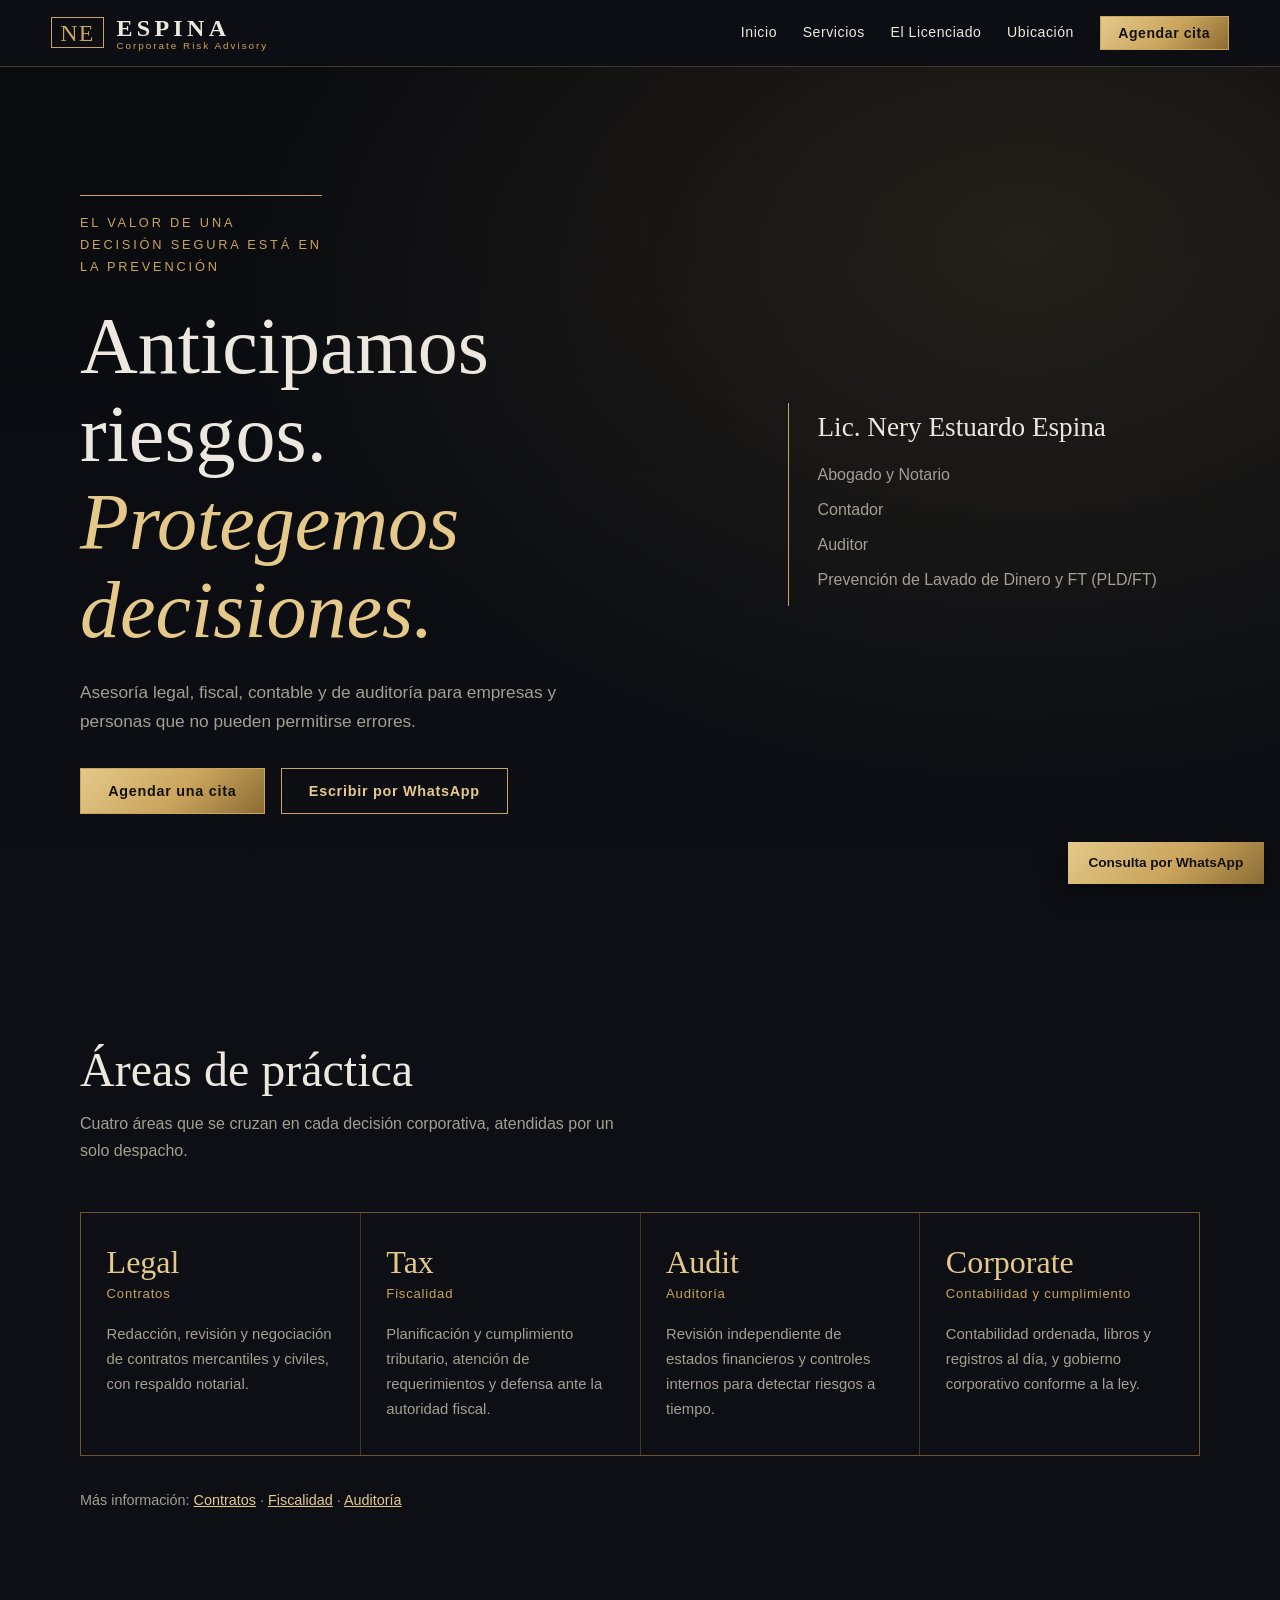
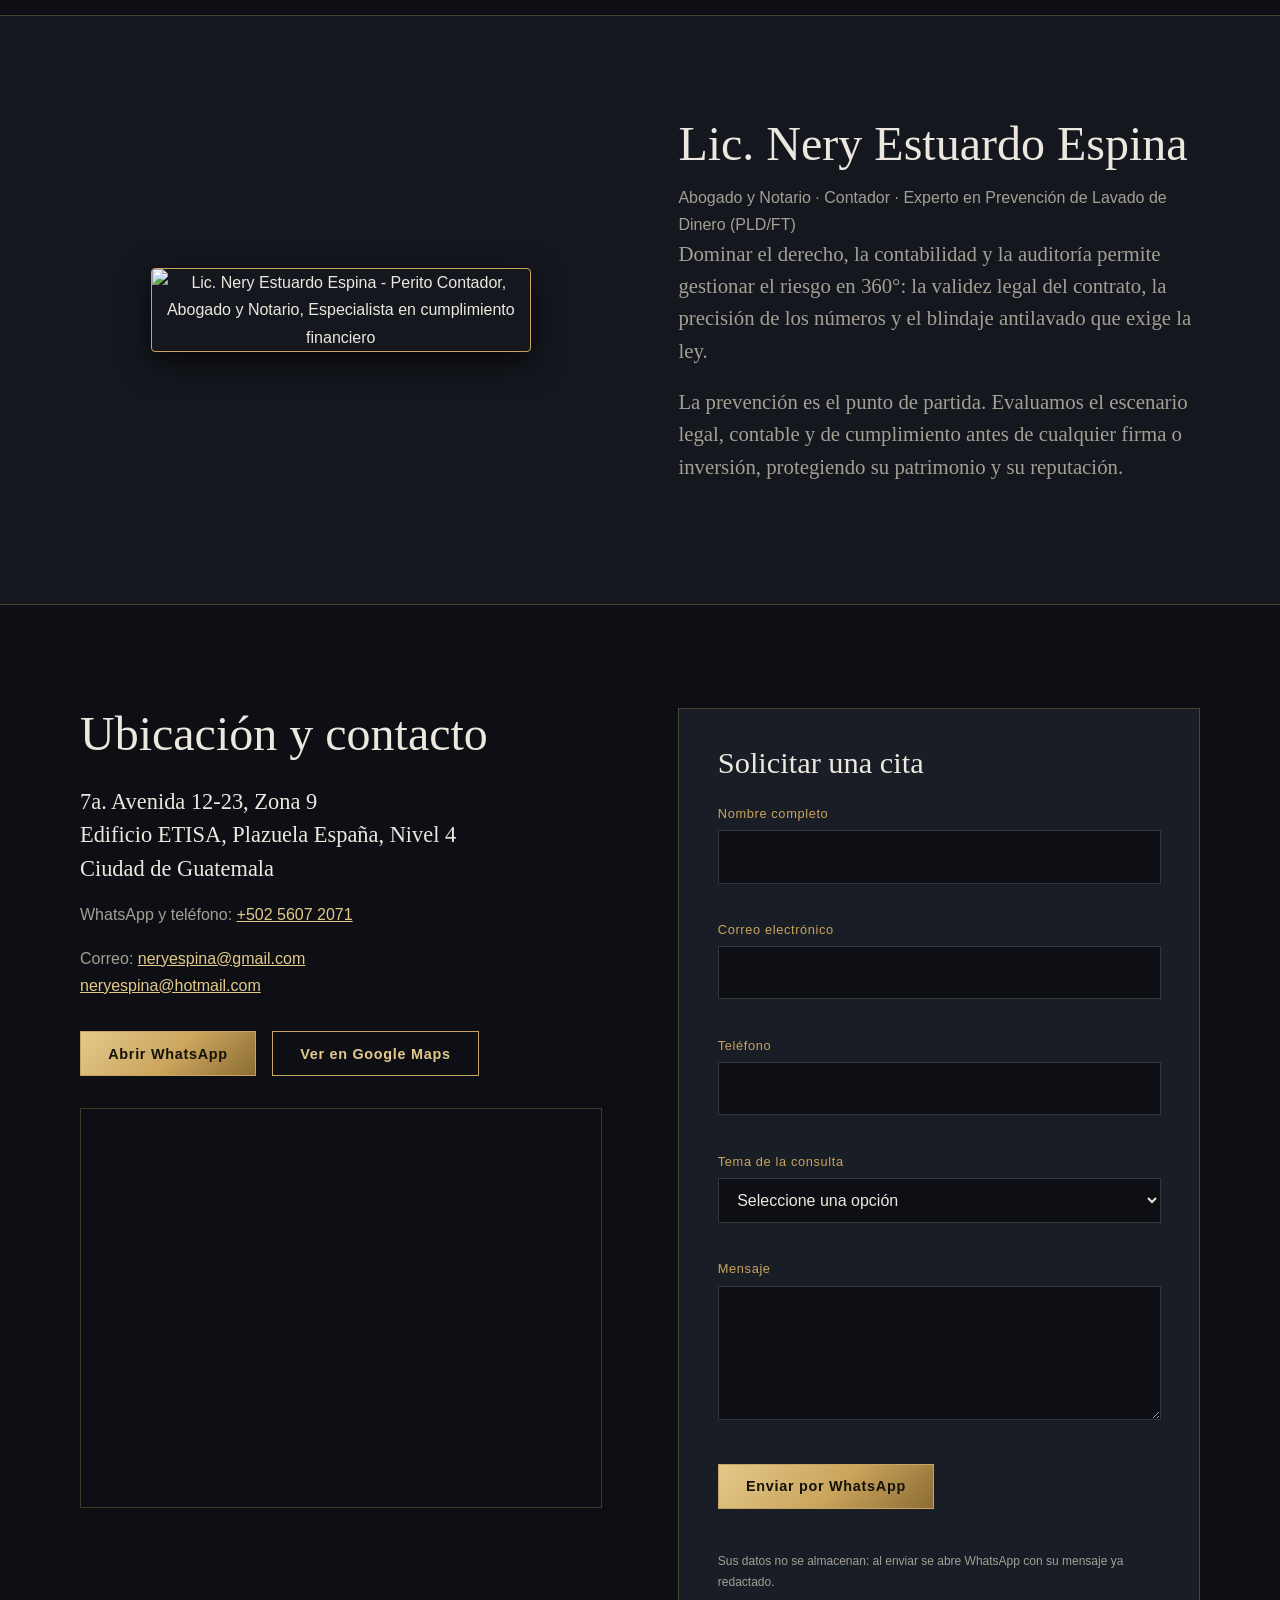
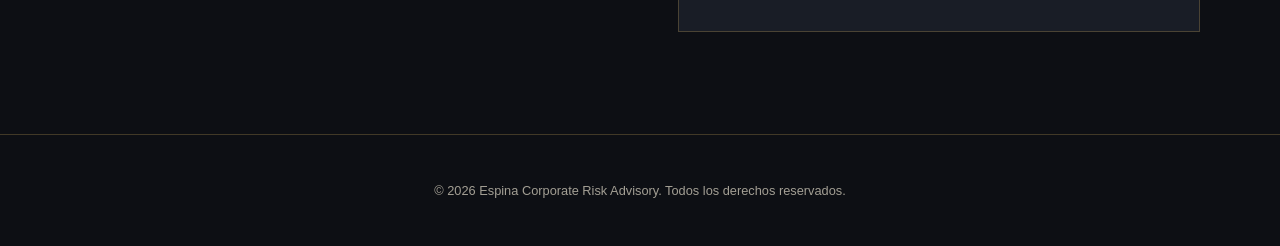
==== index.html @ 021da02f "fotografia" ====
<!DOCTYPE html>
<html lang="es">
<head>
  <meta charset="UTF-8">
  <meta name="viewport" content="width=device-width, initial-scale=1">
  <title>Espina Corporate Risk Advisory | Abogado, Notario, Contador y Experto en PLD/FT</title>
  <meta name="description" content="Asesoría legal, fiscal, contable, Diseño y Evaluación de Sistemas de Gestión de Riesgos en Ciudad de Guatemala. Anticipamos riesgos. Protegemos decisiones.">

  <!-- Seguridad -->
  <meta http-equiv="Content-Security-Policy" content="default-src 'none'; script-src 'self' https://www.googletagmanager.com; style-src 'self' https://fonts.googleapis.com; font-src https://fonts.gstatic.com; img-src 'self' data: https://*.google-analytics.com https://www.googletagmanager.com; connect-src https://*.google-analytics.com https://*.analytics.google.com https://www.googletagmanager.com; frame-src https://www.google.com; form-action 'none'; base-uri 'none'; object-src 'none'">
  <meta http-equiv="X-Content-Type-Options" content="nosniff">
  <meta name="referrer" content="strict-origin-when-cross-origin">
  <meta name="format-detection" content="telephone=no">

  <link rel="preconnect" href="https://fonts.googleapis.com">
  <link rel="preconnect" href="https://fonts.gstatic.com" crossorigin>
  <link rel="stylesheet" href="https://fonts.googleapis.com/css2?family=Cormorant+Garamond:ital,wght@0,500;0,600;1,500&family=Montserrat:wght@400;500;600&display=swap">
  <link rel="stylesheet" href="css/estilos.css">
  <script async src="https://www.googletagmanager.com/gtag/js?id=G-XXXXXXXXXX"></script>
  <script src="js/analytics.js"></script>
</head>
<body>
  <a class="saltar" href="#servicios">Ir al contenido</a>

  <header class="barra" id="barra">
    <!-- Monograma y Logo actualizado con estilo dorado oficial -->
    <a class="marca" href="#inicio" aria-label="Espina Corporate Risk Advisory, inicio">
      <div class="logo-box" style="border: 2px solid #c5a059; padding: 4px 10px; display: inline-flex; align-items: center; justify-content: center; margin-right: 12px; background: rgba(0,0,0,0.2);">
        <span class="monograma" style="color: #c5a059; font-family: 'Cormorant Garamond', serif; font-size: 1.5rem; font-weight: 600; letter-spacing: -2px;" aria-hidden="true">NE</span>
      </div>
      <span class="marca-texto">
        <strong style="color: #ffffff; letter-spacing: 3px; font-size: 1.2rem;">ESPINA</strong>
        <small style="display: block; color: #c5a059; font-size: 0.65rem; letter-spacing: 1.5px; text-transform: uppercase;">Corporate Risk Advisory</small>
      </span>
    </a>
    <button class="menu-btn" id="menuBtn" aria-expanded="false" aria-controls="menu" aria-label="Abrir menú"><span></span><span></span><span></span></button>
    <nav id="menu" class="menu">
      <a href="#inicio">Inicio</a>
      <a href="#servicios">Servicios</a>
      <a href="#licenciado">El Licenciado</a>
      <a href="#contacto">Ubicación</a>
      <a href="#cita" class="btn btn-mini">Agendar cita</a>
    </nav>
  </header>

  <main>
    <section class="hero" id="inicio">
      <div class="contenedor hero-grid">
        <div>
          <p class="lema-sup">El valor de una decisión segura está en la prevención</p>
          <h1>Anticipamos riesgos.<br><em>Protegemos decisiones.</em></h1>
          <p class="lead">Asesoría legal, fiscal, contable y de auditoría para empresas y personas que no pueden permitirse errores.</p>
          <div class="acciones">
            <a href="#cita" class="btn">Agendar una cita</a>
            <a class="btn btn-linea" id="waHero" href="https://wa.me/50256072071" target="_blank" rel="noopener noreferrer">Escribir por WhatsApp</a>
          </div>
        </div>
        <aside class="credencial" aria-label="Credenciales">
          <p class="cred-nombre">Lic. Nery Estuardo Espina</p>
          <ul>
            <li>Abogado y Notario</li>
            <li>Contador</li>
            <li>Auditor</li>
            <li>Prevención de Lavado de Dinero y FT (PLD/FT)</li>
          </ul>
        </aside>
      </div>
    </section>

    <section class="seccion" id="servicios">
      <div class="contenedor">
        <h2>Áreas de práctica</h2>
        <p class="sub">Cuatro áreas que se cruzan en cada decisión corporativa, atendidas por un solo despacho.</p>
        <div class="areas">
          <article><h3>Legal</h3><p>Contratos</p><p class="det">Redacción, revisión y negociación de contratos mercantiles y civiles, con respaldo notarial.</p></article>
          <article><h3>Tax</h3><p>Fiscalidad</p><p class="det">Planificación y cumplimiento tributario, atención de requerimientos y defensa ante la autoridad fiscal.</p></article>
          <article><h3>Audit</h3><p>Auditoría</p><p class="det">Revisión independiente de estados financieros y controles internos para detectar riesgos a tiempo.</p></article>
          <article><h3>Corporate</h3><p>Contabilidad y cumplimiento</p><p class="det">Contabilidad ordenada, libros y registros al día, y gobierno corporativo conforme a la ley.</p></article>
        </div>
        <p class="enlaces-serv">Más información: <a href="contratos.html">Contratos</a> · <a href="fiscalidad.html">Fiscalidad</a> · <a href="auditoria.html">Auditoría</a></p>
      </div>
    </section>

    <!-- Sección del Licenciado con espacio estratégico para la foto -->
    <section class="seccion oscura" id="licenciado">
      <div class="contenedor dos-col">
        <div class="foto-licenciado">
          <img src="img/lic-nery.jpg" alt="Lic. Nery Estuardo Espina - Perito Contador, Abogado y Notario, Especialista en cumplimiento financiero ">
        </div>
        <div>
          <h2>Lic. Nery Estuardo Espina</h2>
          <p class="sub">Abogado y Notario · Contador · Experto en Prevención de Lavado de Dinero (PLD/FT)</p>
          <div class="texto" style="margin-top: 1.5rem;">
            <p>Dominar el derecho, la contabilidad y la auditoría permite gestionar el riesgo en 360°: la validez legal del contrato, la precisión de los números y el blindaje antilavado que exige la ley.</p>
            <p>La prevención es el punto de partida. Evaluamos el escenario legal, contable y de cumplimiento antes de cualquier firma o inversión, protegiendo su patrimonio y su reputación.</p>
          </div>
        </div>
      </div>
    </section>

    <section class="seccion" id="contacto">
      <div class="contenedor dos-col">
        <div>
          <h2>Ubicación y contacto</h2>
          <address>
            7a. Avenida 12-23, Zona 9<br>
            Edificio ETISA, Plazuela España, Nivel 4<br>
            Ciudad de Guatemala
          </address>
          <p class="tel">WhatsApp y teléfono: <a href="tel:+50256072071">+502 5607 2071</a></p>
          <p class="tel">Correo:
            <a href="mailto:neryespina@gmail.com">neryespina@gmail.com</a><br>
            <a href="mailto:neryespina@hotmail.com">neryespina@hotmail.com</a>
          </p>
          <div class="acciones">
            <a class="btn" href="https://wa.me/50256072071" target="_blank" rel="noopener noreferrer">Abrir WhatsApp</a>
            <a class="btn btn-linea" href="https://www.google.com/maps/search/?api=1&amp;query=7a+Avenida+12-23+Zona+9+Edificio+ETISA+Ciudad+de+Guatemala" target="_blank" rel="noopener noreferrer">Ver en Google Maps</a>
          </div>
          <div class="mapa">
            <iframe title="Ubicación de Espina Corporate Risk Advisory, Zona 9, Ciudad de Guatemala" src="https://www.google.com/maps?q=Edificio+ETISA,+7a+Avenida+12-23,+Zona+9,+Ciudad+de+Guatemala&amp;output=embed" loading="lazy" referrerpolicy="no-referrer-when-downgrade"></iframe>
          </div>
        </div>

        <form id="formCita" class="form" novalidate autocomplete="off" aria-labelledby="tituloCita">
          <h2 id="cita" class="h-form"><span id="tituloCita">Solicitar una cita</span></h2>
          <div class="campo"><label for="nombre">Nombre completo</label><input id="nombre" name="nombre" type="text" maxlength="80" required autocomplete="name"><span class="error" data-for="nombre"></span></div>
          <div class="campo"><label for="correo">Correo electrónico</label><input id="correo" name="correo" type="email" maxlength="100" required autocomplete="email"><span class="error" data-for="correo"></span></div>
          <div class="campo"><label for="telefono">Teléfono</label><input id="telefono" name="telefono" type="tel" maxlength="20" required autocomplete="tel"><span class="error" data-for="telefono"></span></div>
          <div class="campo"><label for="servicio">Tema de la consulta</label>
            <select id="servicio" name="servicio" required>
              <option value="">Seleccione una opción</option>
              <option>Legal</option><option>Contratos</option><option>Tax / Fiscalidad</option>
              <option>Audit / Auditoría</option><option>Contabilidad</option><option>Cumplimiento corporativo</option>
            </select><span class="error" data-for="servicio"></span></div>
          <div class="campo"><label for="mensaje">Mensaje</label><textarea id="mensaje" name="mensaje" rows="4" maxlength="500" required></textarea><span class="error" data-for="mensaje"></span></div>
          <div class="trampa" aria-hidden="true"><label for="sitio">No llenar</label><input id="sitio" name="sitio" type="text" tabindex="-1" autocomplete="off"></div>
          <button type="submit" class="btn">Enviar por WhatsApp</button>
          <p class="estado" id="estado" role="status" aria-live="polite"></p>
          <p class="nota">Sus datos no se almacenan: al enviar se abre WhatsApp con su mensaje ya redactado.</p>
        </form>
      </div>
    </section>
  </main>

  <footer class="pie">
    <p>&copy; <span id="anio">2026</span> Espina Corporate Risk Advisory. Todos los derechos reservados.</p>
  </footer>

  <a class="flotante" id="waFlotante" target="_blank" rel="noopener noreferrer" href="https://wa.me/50256072071?text=Hola%2C%20vi%20su%20sitio%20web%20y%20quiero%20agendar%20una%20consulta.">Consulta por WhatsApp</a>

  <script src="js/main.js"></script>
</body>
</html>
---- css/estilos.css ----
:root{
  --fondo:#0d0f14;--fondo2:#14171e;--panel:#191d26;
  --oro:#c9a45c;--oro-claro:#e4c98a;--bronce:#8c6c34;
  --texto:#ece8df;--tenue:#a39f94;--linea:rgba(201,164,92,.28);
  --serif:"Cormorant Garamond",Georgia,"Times New Roman",serif;
  --sans:"Montserrat","Segoe UI",Arial,sans-serif;
}
*,*::before,*::after{box-sizing:border-box}
html{scroll-behavior:smooth;scroll-padding-top:80px}
body{margin:0;background:var(--fondo);color:var(--texto);font-family:var(--sans);font-size:1rem;line-height:1.7}
a{color:var(--oro-claro)}
:focus-visible{outline:2px solid var(--oro);outline-offset:3px}
.saltar{position:absolute;left:-999px;top:0;background:var(--oro);color:#111;padding:.6rem 1rem;z-index:100}
.saltar:focus{left:0}
.contenedor{width:min(1120px,92%);margin-inline:auto}

/* Barra */
.barra{position:sticky;top:0;z-index:50;display:flex;align-items:center;justify-content:space-between;padding:.8rem 4%;background:rgba(13,15,20,.94);backdrop-filter:blur(8px);border-bottom:1px solid var(--linea)}
.marca{display:flex;align-items:center;gap:.8rem;text-decoration:none;color:var(--texto)}
.monograma{font-family:var(--serif);font-size:1.5rem;color:var(--oro);border:1px solid var(--oro);padding:.1rem .5rem;letter-spacing:.05em}
.marca-texto{display:flex;flex-direction:column;line-height:1.1}
.marca-texto strong{font-family:var(--serif);font-size:1.5rem;letter-spacing:.18em;font-weight:600}
.marca-texto small{font-size:.62rem;letter-spacing:.2em;color:var(--oro)}
.menu{display:flex;align-items:center;gap:1.6rem}
.menu a{text-decoration:none;color:var(--texto);font-size:.88rem;letter-spacing:.04em}
.menu a:hover{color:var(--oro-claro)}
.menu-btn{display:none;background:none;border:0;padding:.5rem;cursor:pointer}
.menu-btn span{display:block;width:24px;height:2px;margin:5px 0;background:var(--oro);transition:transform .25s,opacity .25s}
.menu-btn[aria-expanded="true"] span:nth-child(1){transform:translateY(7px) rotate(45deg)}
.menu-btn[aria-expanded="true"] span:nth-child(2){opacity:0}
.menu-btn[aria-expanded="true"] span:nth-child(3){transform:translateY(-7px) rotate(-45deg)}

/* Botones */
.btn{display:inline-block;padding:.85rem 1.7rem;background:linear-gradient(135deg,var(--oro-claro),var(--oro) 55%,var(--bronce));color:#14110a;font:600 .9rem var(--sans);letter-spacing:.05em;text-decoration:none;border:1px solid var(--oro);cursor:pointer;transition:filter .2s}
.btn:hover{filter:brightness(1.1)}
.btn-linea{background:transparent;color:var(--oro-claro)}
.btn-linea:hover{background:rgba(201,164,92,.1);filter:none}
.btn-mini{padding:.5rem 1.1rem;color:#14110a!important}
.acciones{display:flex;flex-wrap:wrap;gap:1rem;margin-top:2rem}

/* Hero */
.hero{padding:clamp(4rem,10vw,8rem) 0;background:radial-gradient(ellipse at 80% 20%,rgba(201,164,92,.13),transparent 55%),linear-gradient(180deg,#0a0b0f,var(--fondo))}
.hero-grid{display:grid;grid-template-columns:1.6fr 1fr;gap:3rem;align-items:center}
.lema-sup{color:var(--oro);font-size:.8rem;letter-spacing:.22em;text-transform:uppercase;max-width:34ch;margin:0 0 1.5rem;padding-top:1rem;border-top:1px solid var(--oro);display:inline-block}
h1,h2,h3{font-family:var(--serif);font-weight:500;line-height:1.1;margin:0}
h1{font-size:clamp(2.6rem,6.5vw,5rem)}
h1 em{color:var(--oro-claro)}
.lead{max-width:52ch;color:var(--tenue);font-size:1.08rem;margin:1.5rem 0 0}
.credencial{border-left:1px solid var(--oro);padding:.5rem 0 .5rem 1.8rem}
.cred-nombre{font-family:var(--serif);font-size:1.7rem;margin:0 0 .8rem;line-height:1.2}
.credencial ul{list-style:none;margin:0;padding:0;color:var(--tenue)}
.credencial li{padding:.25rem 0}

/* Secciones */
.seccion{padding:clamp(3.5rem,8vw,6.5rem) 0}
.oscura{background:var(--fondo2);border-block:1px solid var(--linea)}
h2{font-size:clamp(2rem,4.5vw,3rem)}
.sub{color:var(--tenue);max-width:60ch;margin:.8rem 0 0}
.areas{display:grid;grid-template-columns:repeat(auto-fit,minmax(230px,1fr));gap:1px;margin-top:3rem;background:var(--linea);border:1px solid var(--linea)}
.areas article{background:var(--fondo);padding:2rem 1.6rem}
.areas h3{font-size:2rem;color:var(--oro-claro)}
.areas article>p:nth-of-type(1){margin:.2rem 0 1rem;font-size:.82rem;letter-spacing:.06em;color:var(--oro)}
.det{margin:0;color:var(--tenue);font-size:.93rem}
.dos-col{display:grid;grid-template-columns:1fr 1fr;gap:clamp(2rem,6vw,5rem);align-items:start}
.texto p{margin:0 0 1.2rem;color:var(--tenue);font-family:var(--serif);font-size:1.3rem;line-height:1.55}
address{font-style:normal;margin:1.5rem 0 1rem;font-family:var(--serif);font-size:1.4rem;line-height:1.5}
.tel{color:var(--tenue)}

/* Formulario */
.form{background:var(--panel);border:1px solid var(--linea);padding:clamp(1.4rem,4vw,2.4rem)}
.h-form{font-size:1.9rem;margin-bottom:1.4rem}
.campo{margin-bottom:1.1rem}
label{display:block;font-size:.8rem;letter-spacing:.05em;color:var(--oro);margin-bottom:.35rem}
input,select,textarea{width:100%;padding:.75rem .9rem;background:var(--fondo);color:var(--texto);border:1px solid rgba(255,255,255,.16);font:inherit;border-radius:0}
input:focus,select:focus,textarea:focus{border-color:var(--oro)}
.campo.invalido input,.campo.invalido select,.campo.invalido textarea{border-color:#d9776b}
.error{display:block;min-height:1.1em;font-size:.78rem;color:#f0968a;margin-top:.25rem}
.trampa{position:absolute;left:-9999px;height:0;overflow:hidden}
.estado{min-height:1.5em;margin:1rem 0 0;font-size:.9rem;color:var(--oro-claro)}
.nota{font-size:.75rem;color:var(--tenue);margin:.3rem 0 0}
.pie{padding:2rem 4%;text-align:center;font-size:.8rem;color:var(--tenue);border-top:1px solid var(--linea)}

/* Móvil */
@media (max-width:860px){
  .menu-btn{display:block}
  .menu{position:absolute;top:100%;left:0;right:0;flex-direction:column;align-items:stretch;gap:0;padding:.5rem 4% 1.2rem;background:#0d0f14;border-bottom:1px solid var(--linea);display:none}
  .menu.abierto{display:flex}
  .menu a{padding:.8rem 0;border-bottom:1px solid rgba(255,255,255,.06)}
  .btn-mini{text-align:center;margin-top:.8rem}
  .hero-grid,.dos-col{grid-template-columns:1fr}
  .credencial{border-left:0;border-top:1px solid var(--oro);padding:1.4rem 0 0}
}
@media (prefers-reduced-motion:reduce){html{scroll-behavior:auto}*{transition:none!important}}

/* Mapa, botón flotante y enlaces */
.mapa{margin-top:2rem;border:1px solid var(--linea);aspect-ratio:4/3}
.mapa iframe{width:100%;height:100%;border:0;filter:grayscale(.85) invert(.92) contrast(.9)}
.flotante{position:fixed;right:1rem;bottom:1rem;z-index:60;padding:.85rem 1.3rem;background:linear-gradient(135deg,var(--oro-claro),var(--oro) 55%,var(--bronce));color:#14110a;font:600 .85rem var(--sans);text-decoration:none;box-shadow:0 6px 24px rgba(0,0,0,.5)}
.enlaces-serv{margin:2rem 0 0;color:var(--tenue);font-size:.9rem}
@media (max-width:860px){.flotante{left:1rem;text-align:center}}

/* Estilo adaptado para la fotografía del Licenciado */
#licenciado .dos-col {
  align-items: center;
}

.foto-licenciado {
  text-align: center;
}
.foto-licenciado img {
  width: 100%;
  max-width: 380px;
  height: auto;
  border-radius: 4px;
  border: 1px solid var(--oro);
  box-shadow: 0 10px 30px rgba(0, 0, 0, 0.7);
  display: block;
  margin-inline: auto;
}
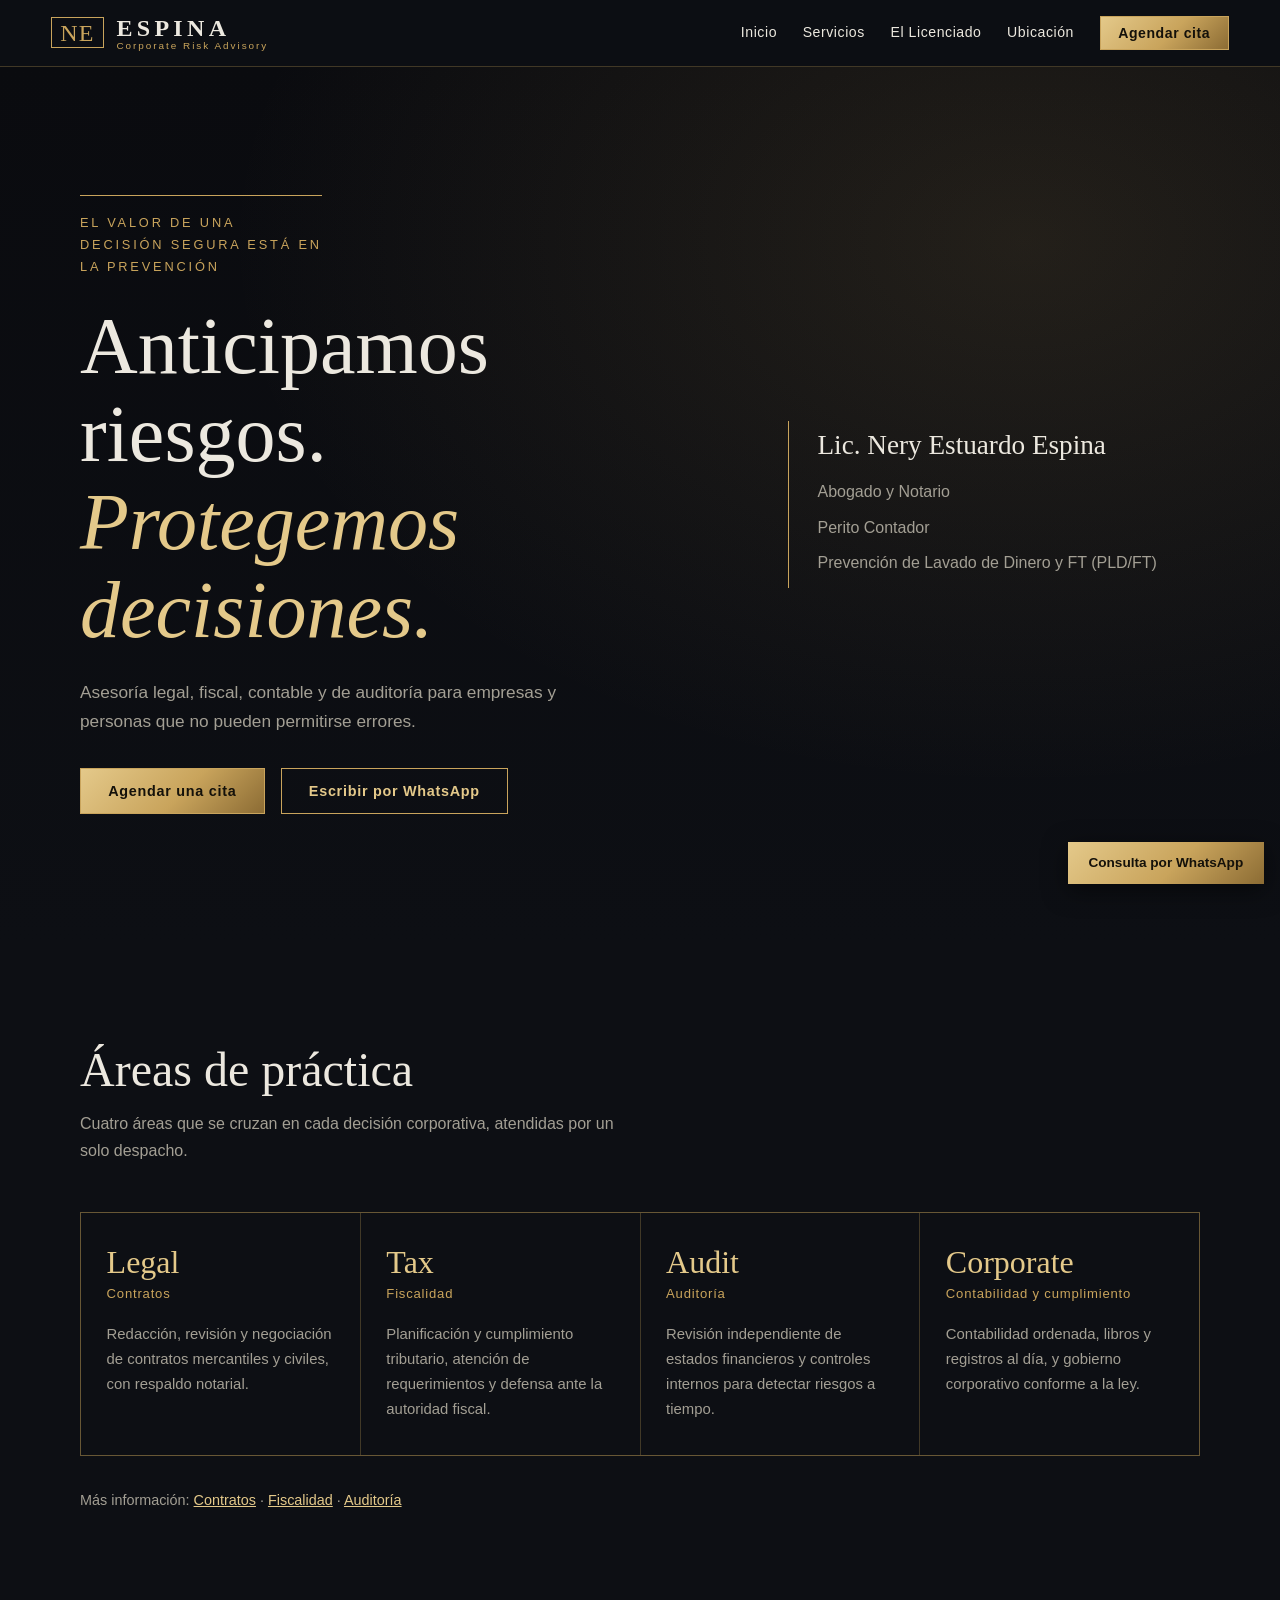
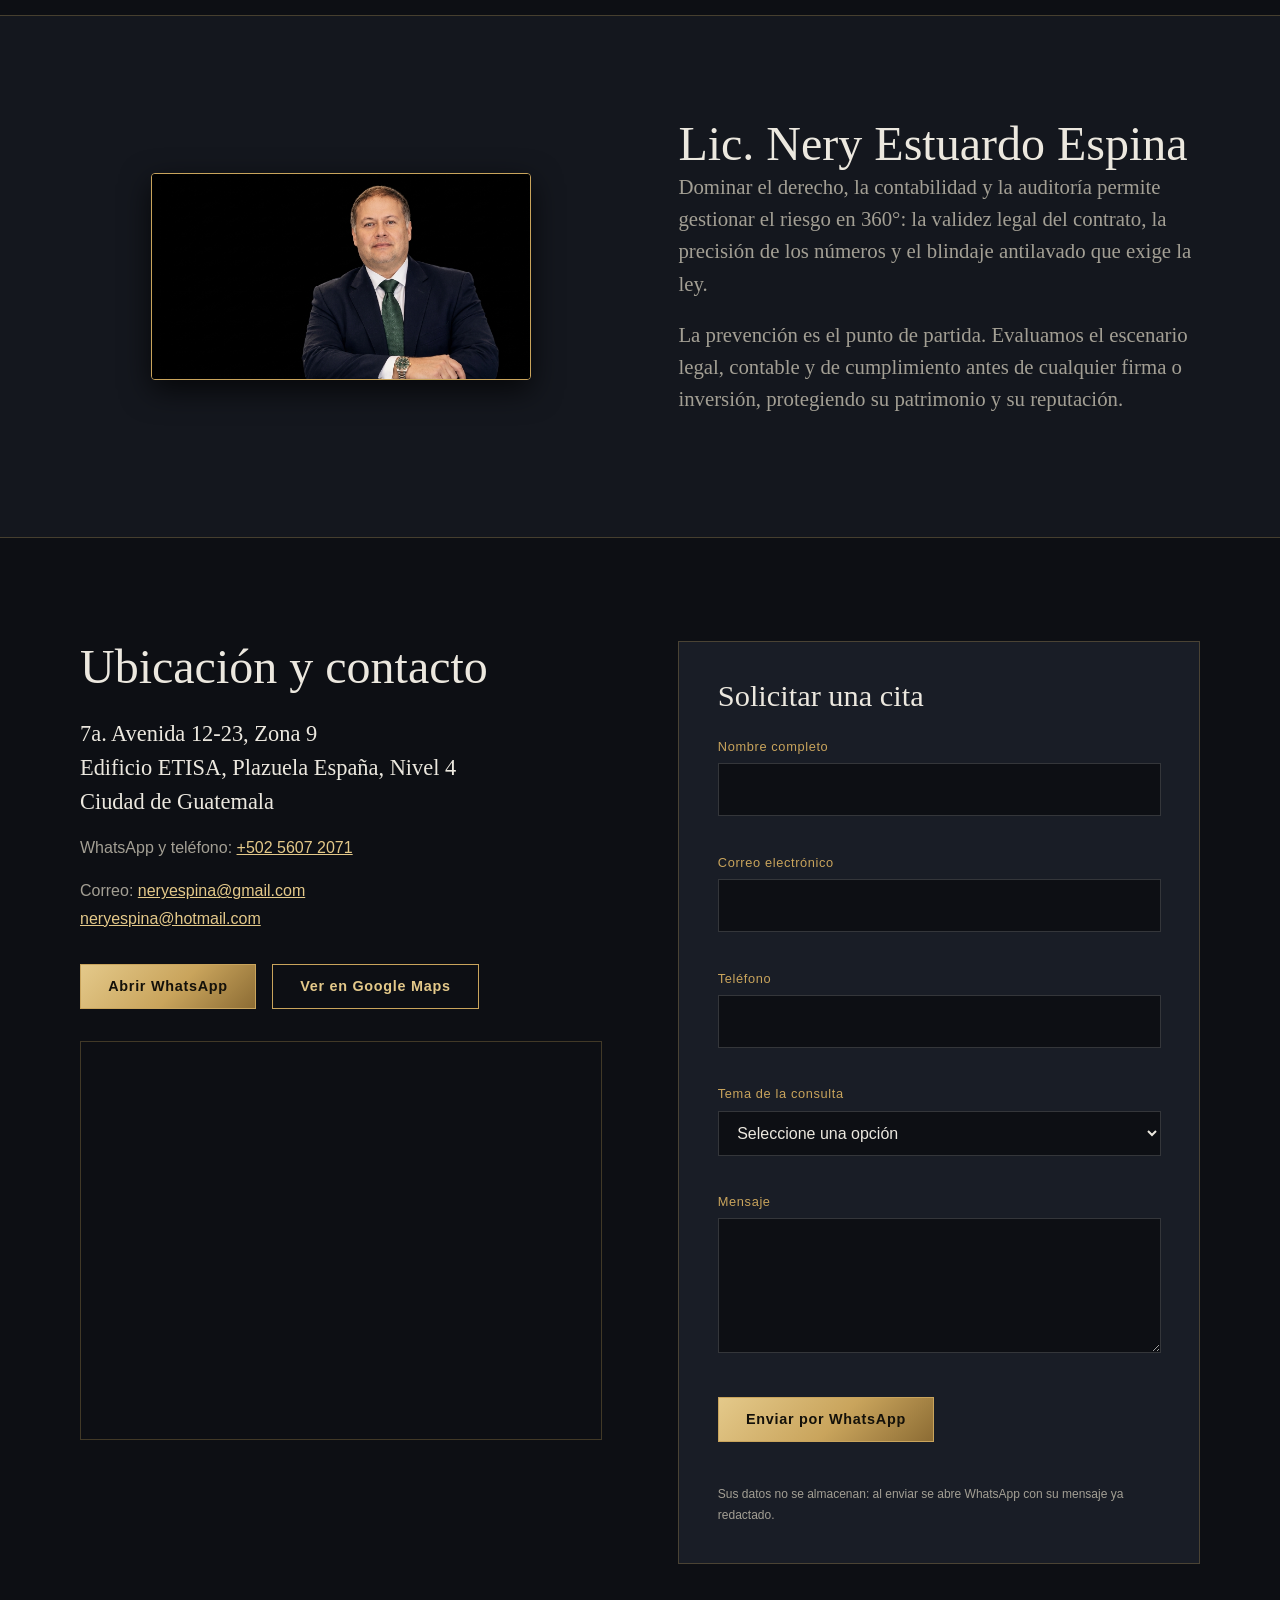
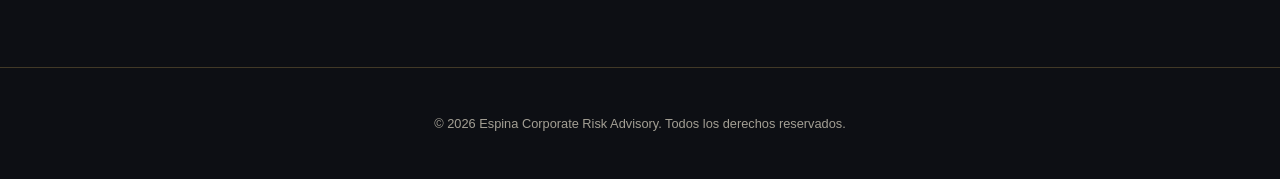
==== commit cf4793e4: "se agrego la fotografia" ====
--- a/index.html
+++ b/index.html
@@ -59,8 +59,7 @@
           <p class="cred-nombre">Lic. Nery Estuardo Espina</p>
           <ul>
             <li>Abogado y Notario</li>
-            <li>Contador</li>
-            <li>Auditor</li>
+            <li>Perito Contador</li>
             <li>Prevención de Lavado de Dinero y FT (PLD/FT)</li>
           </ul>
         </aside>
@@ -89,7 +88,6 @@
         </div>
         <div>
           <h2>Lic. Nery Estuardo Espina</h2>
-          <p class="sub">Abogado y Notario · Contador · Experto en Prevención de Lavado de Dinero (PLD/FT)</p>
           <div class="texto" style="margin-top: 1.5rem;">
             <p>Dominar el derecho, la contabilidad y la auditoría permite gestionar el riesgo en 360°: la validez legal del contrato, la precisión de los números y el blindaje antilavado que exige la ley.</p>
             <p>La prevención es el punto de partida. Evaluamos el escenario legal, contable y de cumplimiento antes de cualquier firma o inversión, protegiendo su patrimonio y su reputación.</p>
@@ -117,7 +115,7 @@
             <a class="btn btn-linea" href="https://www.google.com/maps/search/?api=1&amp;query=7a+Avenida+12-23+Zona+9+Edificio+ETISA+Ciudad+de+Guatemala" target="_blank" rel="noopener noreferrer">Ver en Google Maps</a>
           </div>
           <div class="mapa">
-            <iframe title="Ubicación de Espina Corporate Risk Advisory, Zona 9, Ciudad de Guatemala" src="https://www.google.com/maps?q=Edificio+ETISA,+7a+Avenida+12-23,+Zona+9,+Ciudad+de+Guatemala&amp;output=embed" loading="lazy" referrerpolicy="no-referrer-when-downgrade"></iframe>
+            <iframe title="Ubicación de Espina Corporate Risk Advisory, Zona 9, Ciudad de Guatemala" src="https://www.google.com/maps?q=Espina+Corporate+Risk+Advisory,+7a+Avenida+12-23,+Zona+9,+Ciudad+de+Guatemala&amp;output=embed" loading="lazy" referrerpolicy="no-referrer-when-downgrade"></iframe>
           </div>
         </div>
 
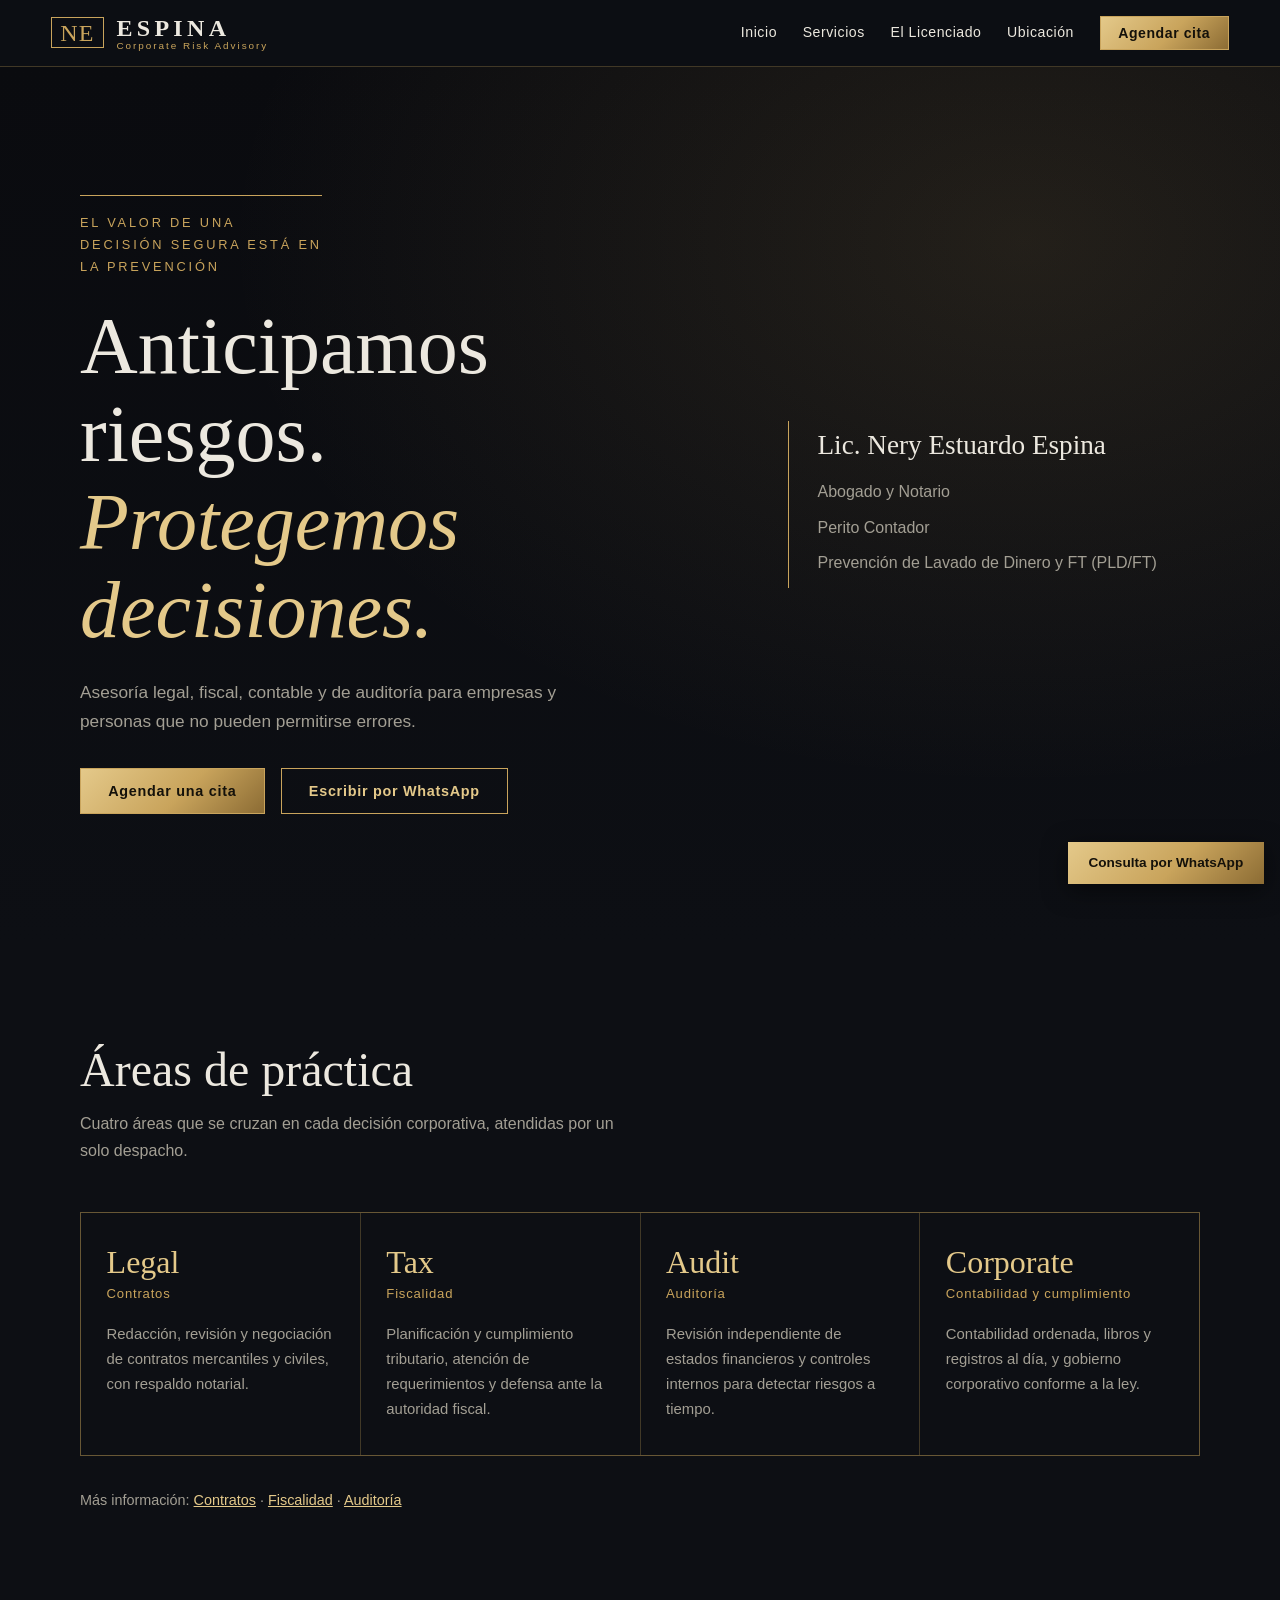
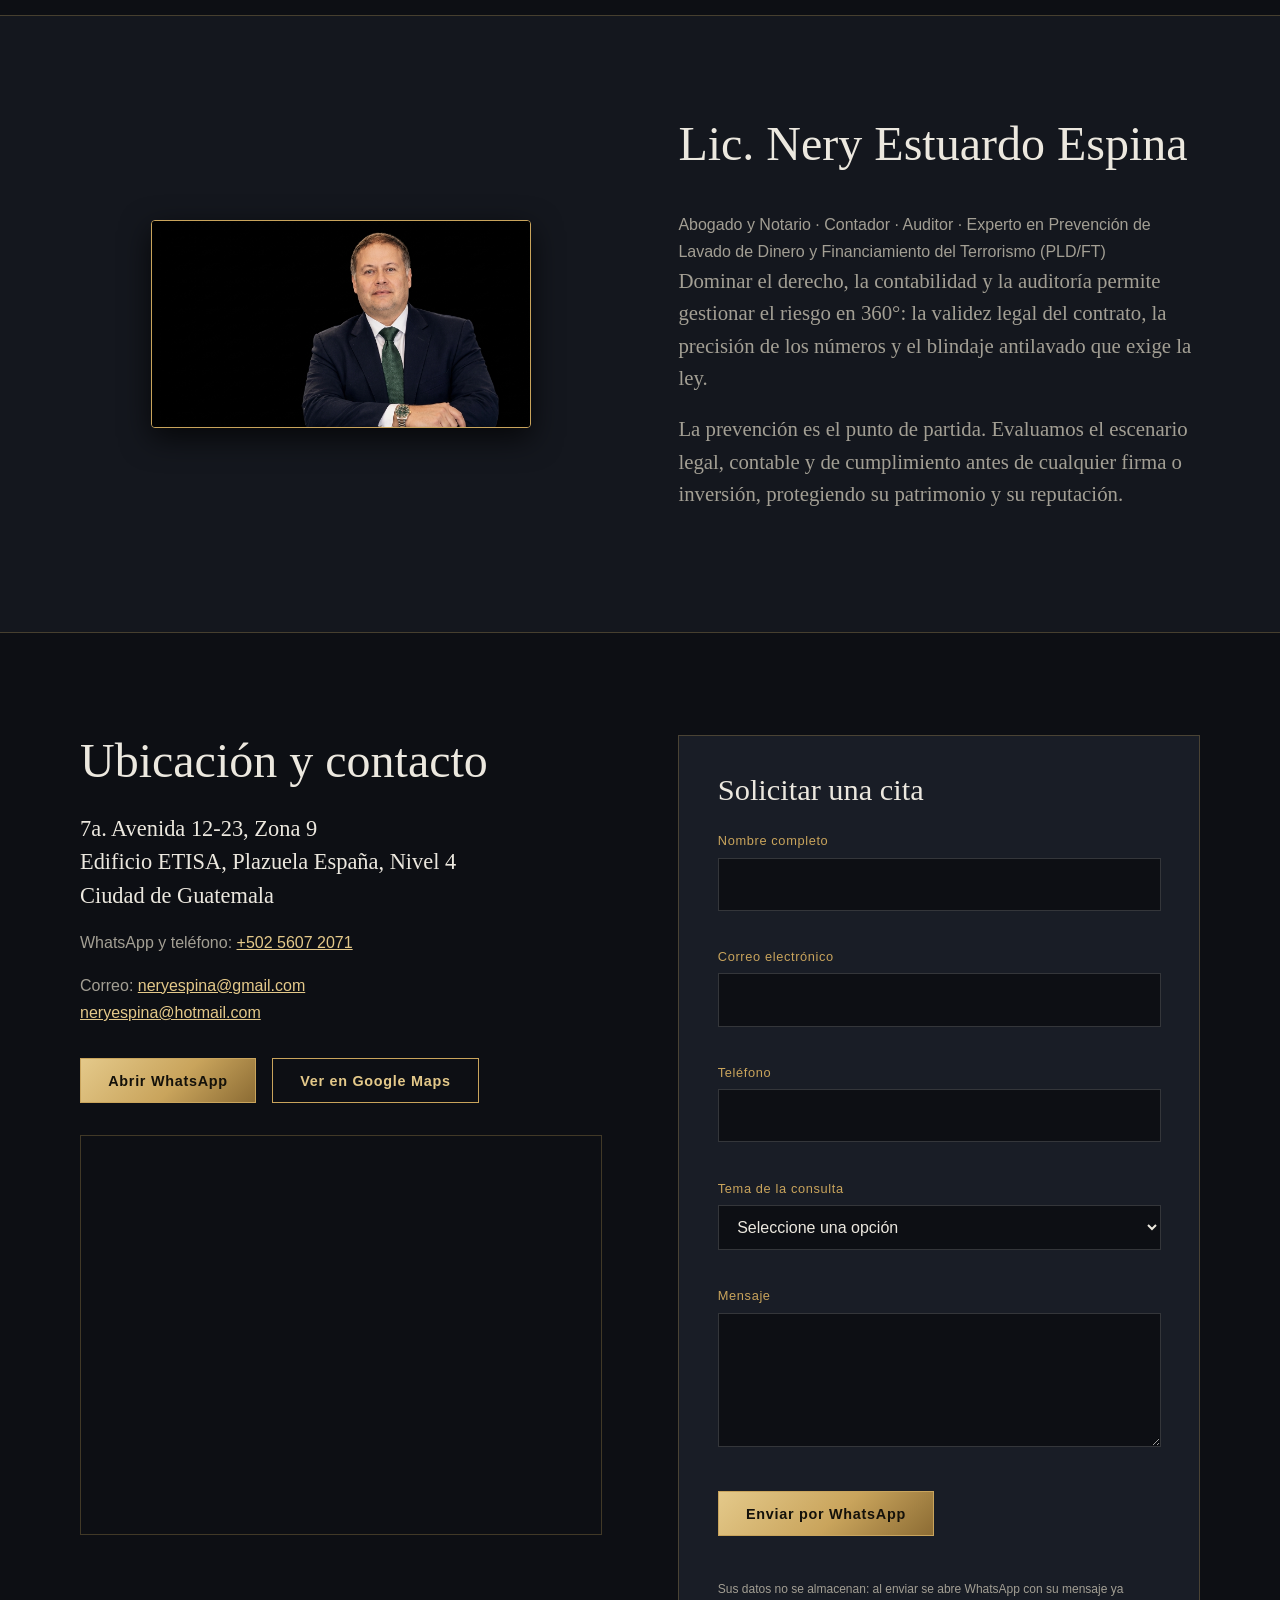
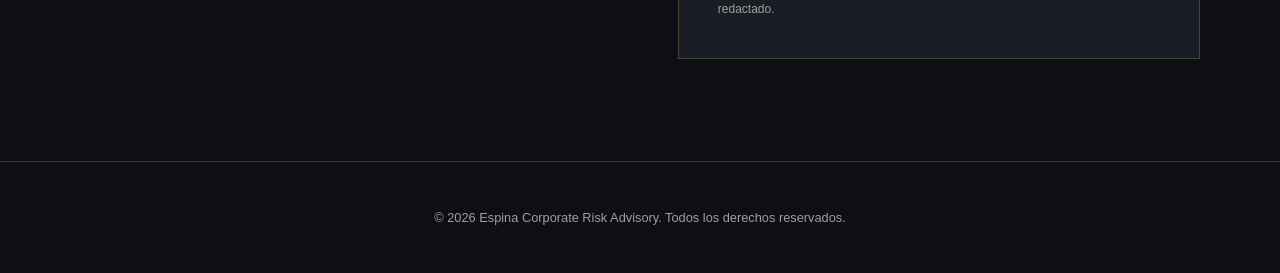
==== commit 61b1f3e9: "salto de linea" ====
--- a/index.html
+++ b/index.html
@@ -82,19 +82,20 @@
 
     <!-- Sección del Licenciado con espacio estratégico para la foto -->
     <section class="seccion oscura" id="licenciado">
-      <div class="contenedor dos-col">
-        <div class="foto-licenciado">
-          <img src="img/lic-nery.jpg" alt="Lic. Nery Estuardo Espina - Perito Contador, Abogado y Notario, Especialista en cumplimiento financiero ">
-        </div>
-        <div>
-          <h2>Lic. Nery Estuardo Espina</h2>
-          <div class="texto" style="margin-top: 1.5rem;">
-            <p>Dominar el derecho, la contabilidad y la auditoría permite gestionar el riesgo en 360°: la validez legal del contrato, la precisión de los números y el blindaje antilavado que exige la ley.</p>
-            <p>La prevención es el punto de partida. Evaluamos el escenario legal, contable y de cumplimiento antes de cualquier firma o inversión, protegiendo su patrimonio y su reputación.</p>
-          </div>
-        </div>
+  <div class="contenedor dos-col">
+    <div class="foto-licenciado">
+      <img src="img/lic-nery.jpg" alt="Lic. Nery Estuardo Espina - Abogado, Notario, Contador y Auditor">
+    </div>
+    <div>
+      <h2>Lic. Nery Estuardo Espina</h2><br>
+      <p class="sub">Abogado y Notario · Contador · Auditor · Experto en Prevención de Lavado de Dinero y Financiamiento del Terrorismo (PLD/FT)</p>
+      <div class="texto" style="margin-top: 1.5rem;">
+        <p>Dominar el derecho, la contabilidad y la auditoría permite gestionar el riesgo en 360°: la validez legal del contrato, la precisión de los números y el blindaje antilavado que exige la ley.</p>
+        <p>La prevención es el punto de partida. Evaluamos el escenario legal, contable y de cumplimiento antes de cualquier firma o inversión, protegiendo su patrimonio y su reputación.</p>
       </div>
-    </section>
+    </div>
+  </div>
+</section>
 
     <section class="seccion" id="contacto">
       <div class="contenedor dos-col">
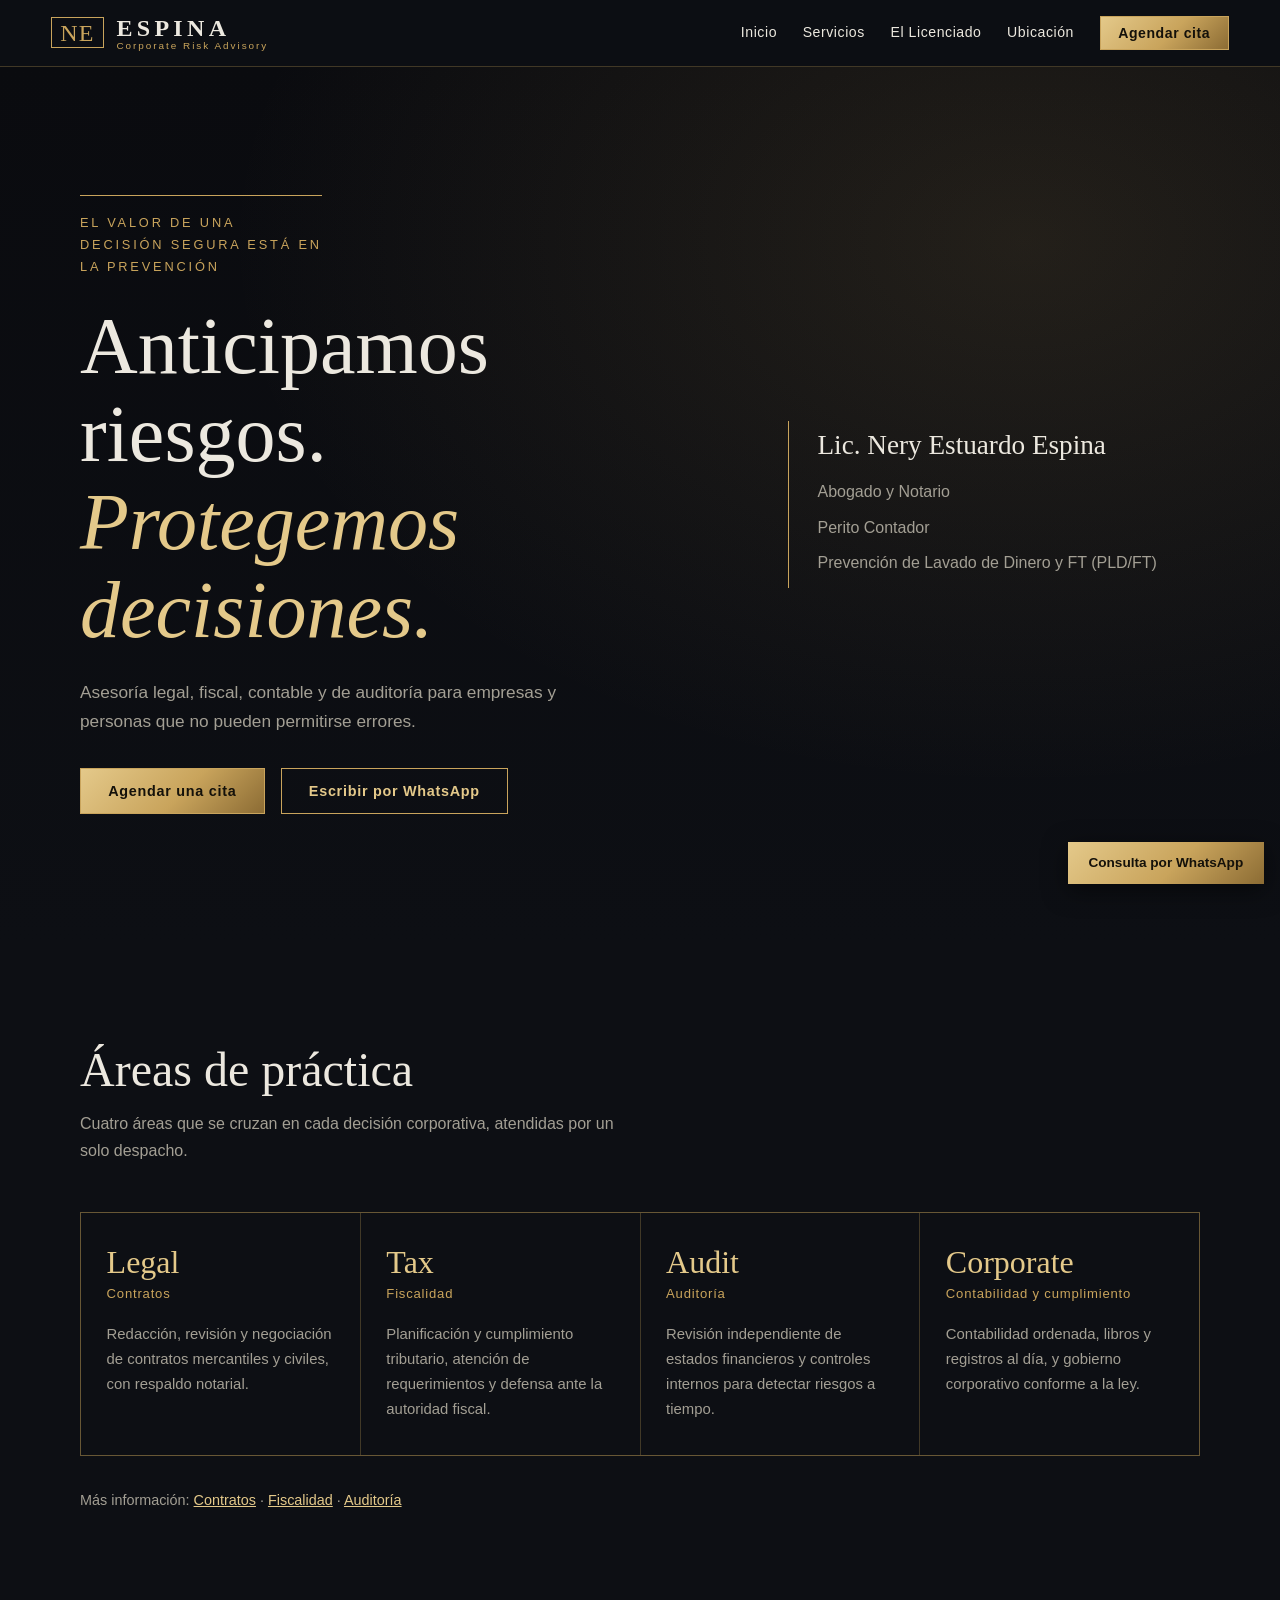
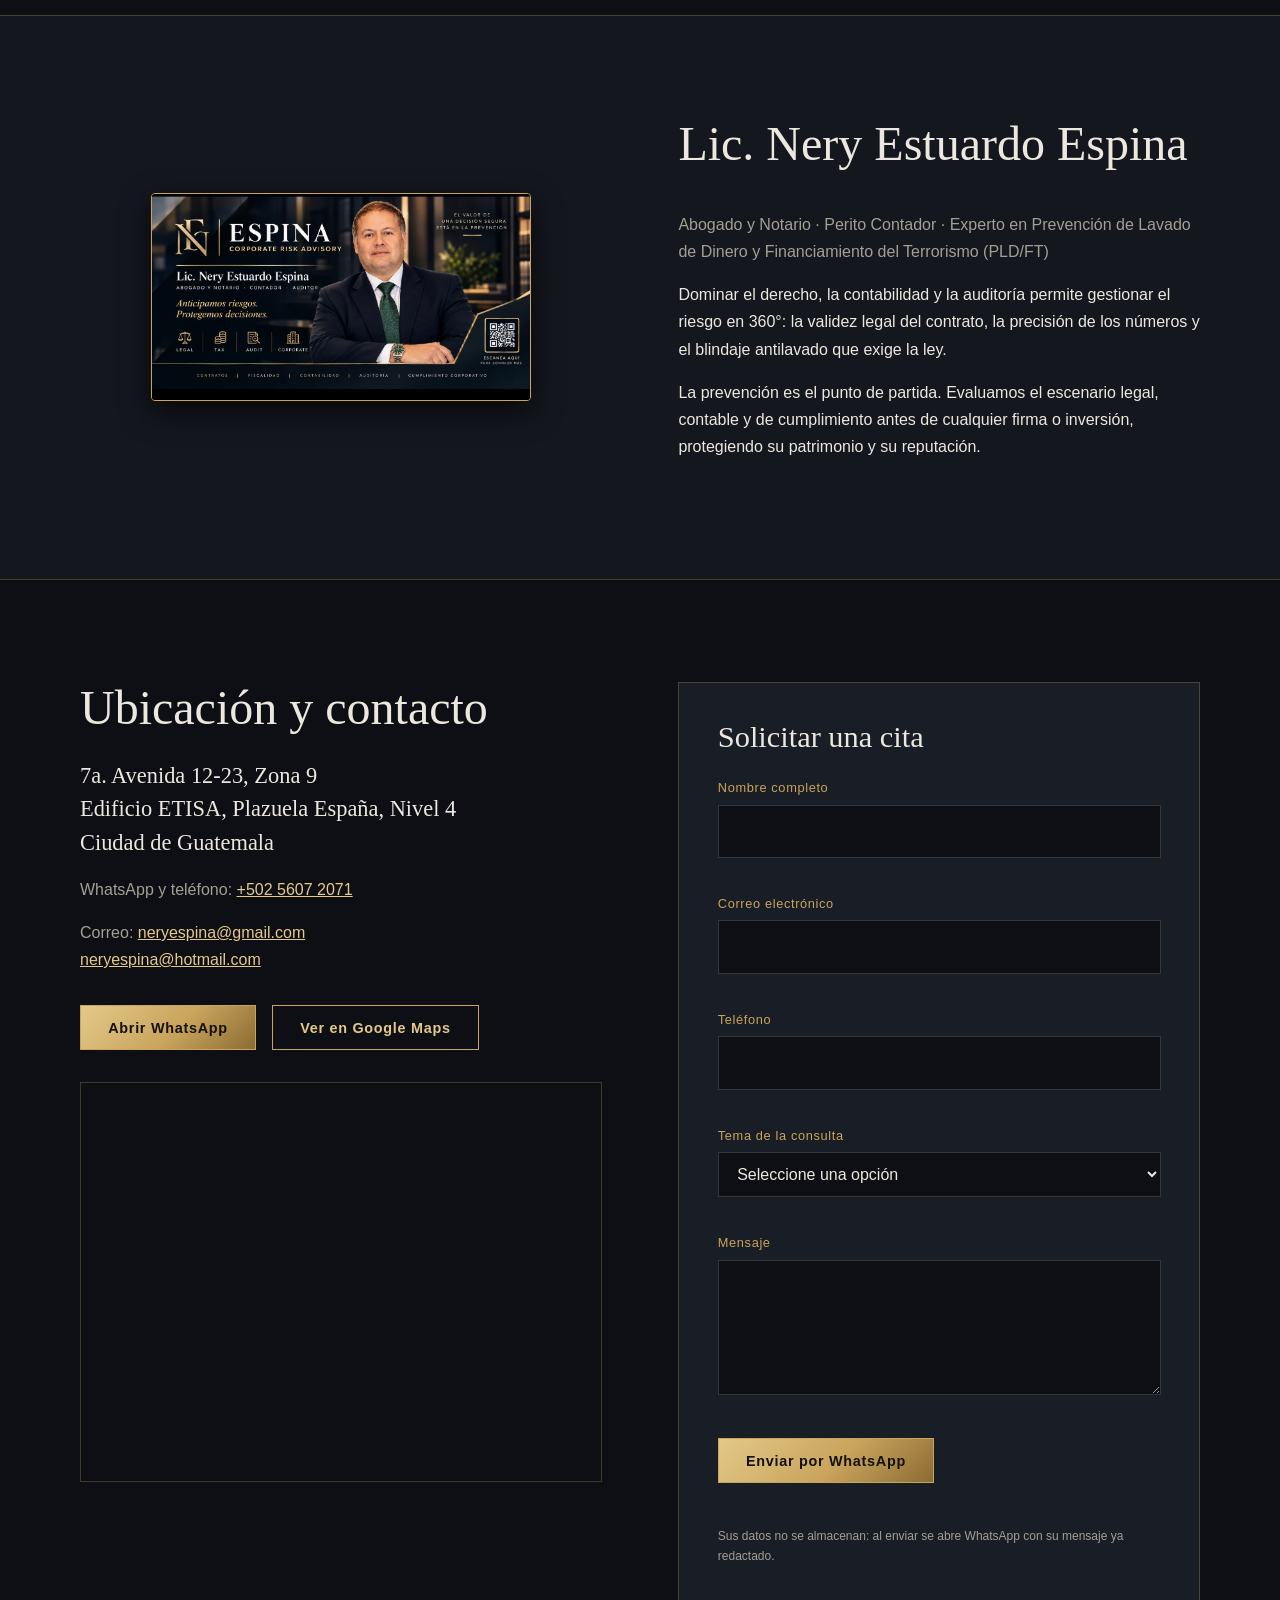
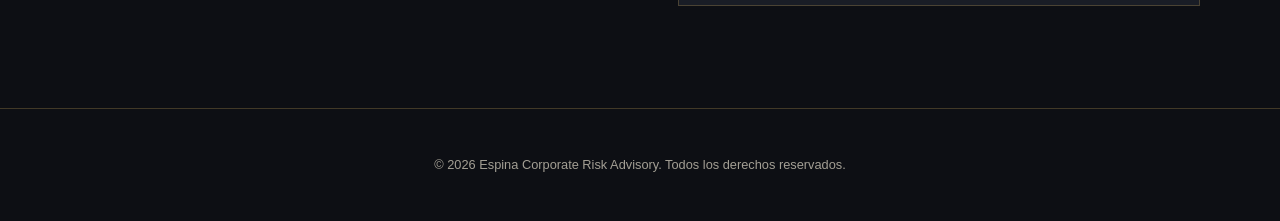
==== commit c6aeba22: "actualiza" ====
--- a/index.html
+++ b/index.html
@@ -84,12 +84,12 @@
     <section class="seccion oscura" id="licenciado">
   <div class="contenedor dos-col">
     <div class="foto-licenciado">
-      <img src="img/lic-nery.jpg" alt="Lic. Nery Estuardo Espina - Abogado, Notario, Contador y Auditor">
+      <img src="img/lic-nery.jpg" alt="Lic. Nery Estuardo Espina - Abogado, Notario, y Perito Contador ">
     </div>
-    <div>
+  <div>
       <h2>Lic. Nery Estuardo Espina</h2><br>
-      <p class="sub">Abogado y Notario · Contador · Auditor · Experto en Prevención de Lavado de Dinero y Financiamiento del Terrorismo (PLD/FT)</p>
-      <div class="texto" style="margin-top: 1.5rem;">
+      <p class="sub">Abogado y Notario · Perito Contador · Experto en Prevención de Lavado de Dinero y Financiamiento del Terrorismo (PLD/FT)</p>
+
         <p>Dominar el derecho, la contabilidad y la auditoría permite gestionar el riesgo en 360°: la validez legal del contrato, la precisión de los números y el blindaje antilavado que exige la ley.</p>
         <p>La prevención es el punto de partida. Evaluamos el escenario legal, contable y de cumplimiento antes de cualquier firma o inversión, protegiendo su patrimonio y su reputación.</p>
       </div>
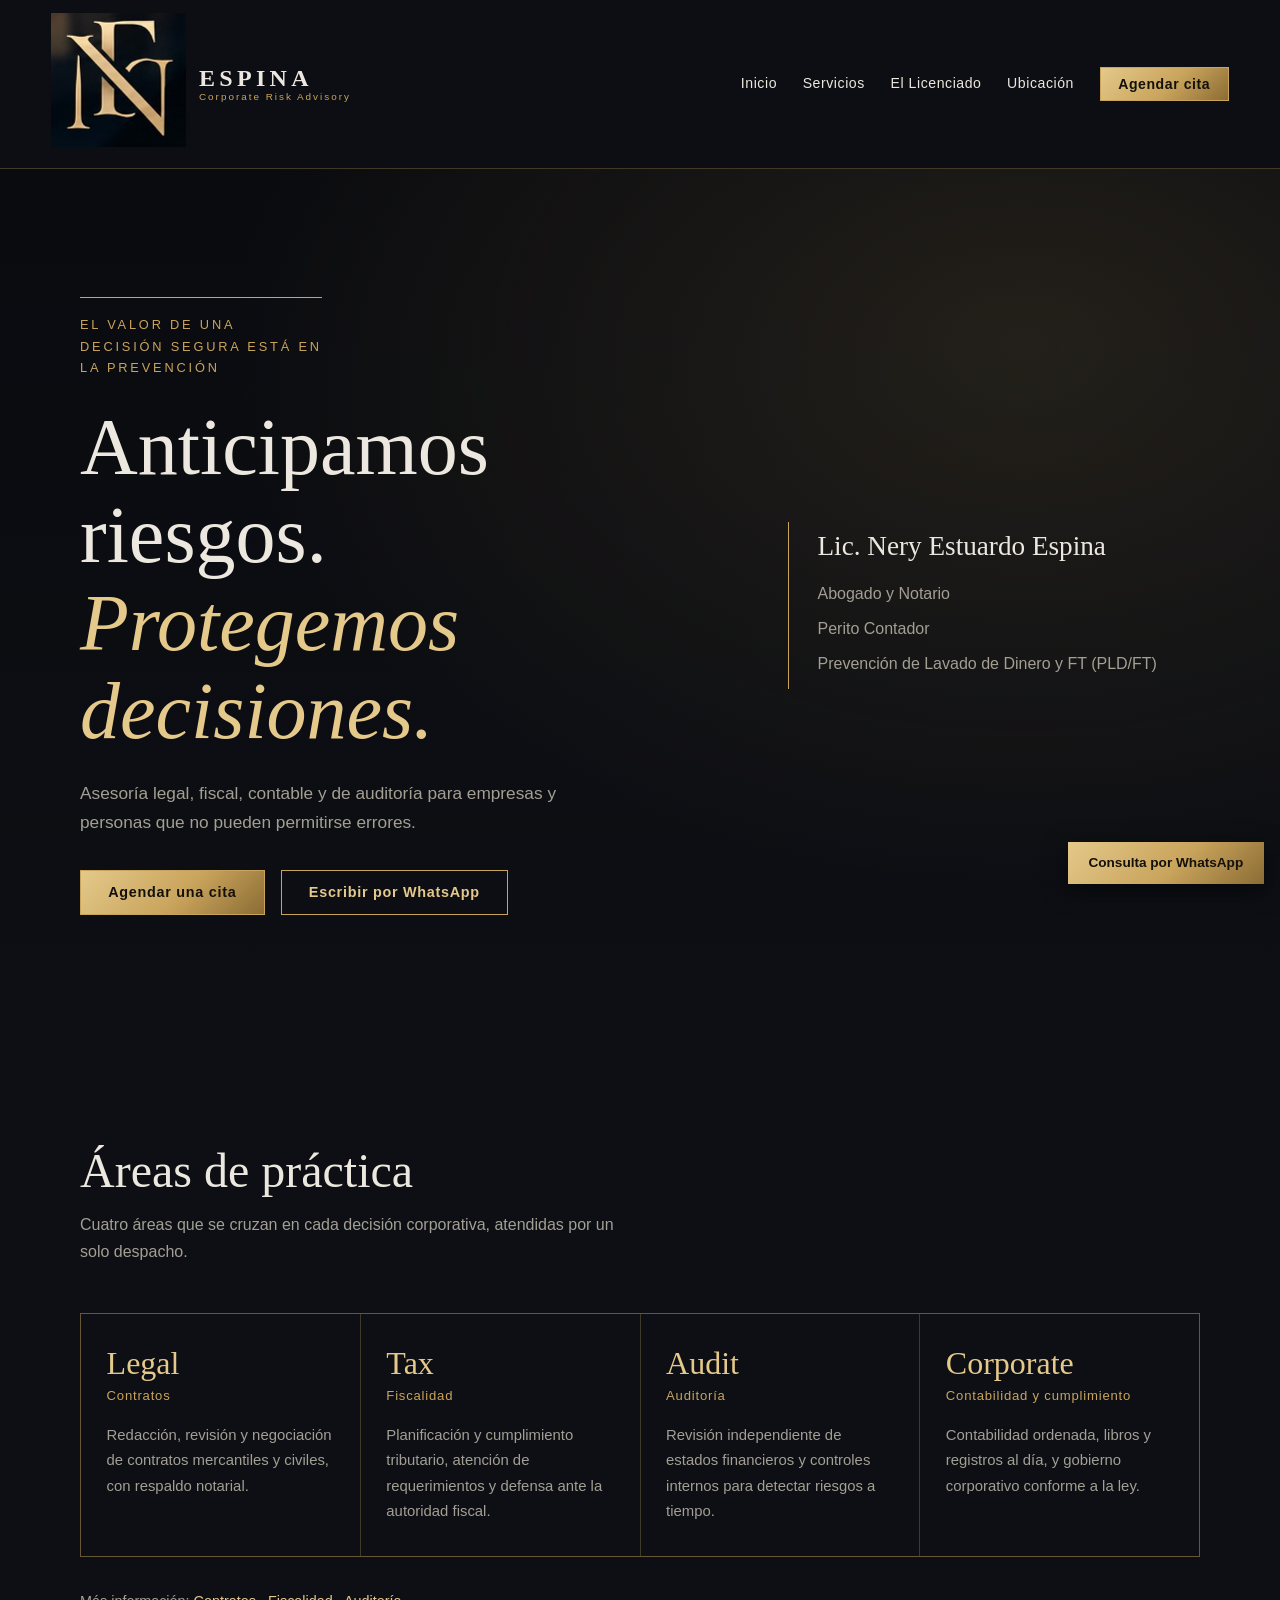
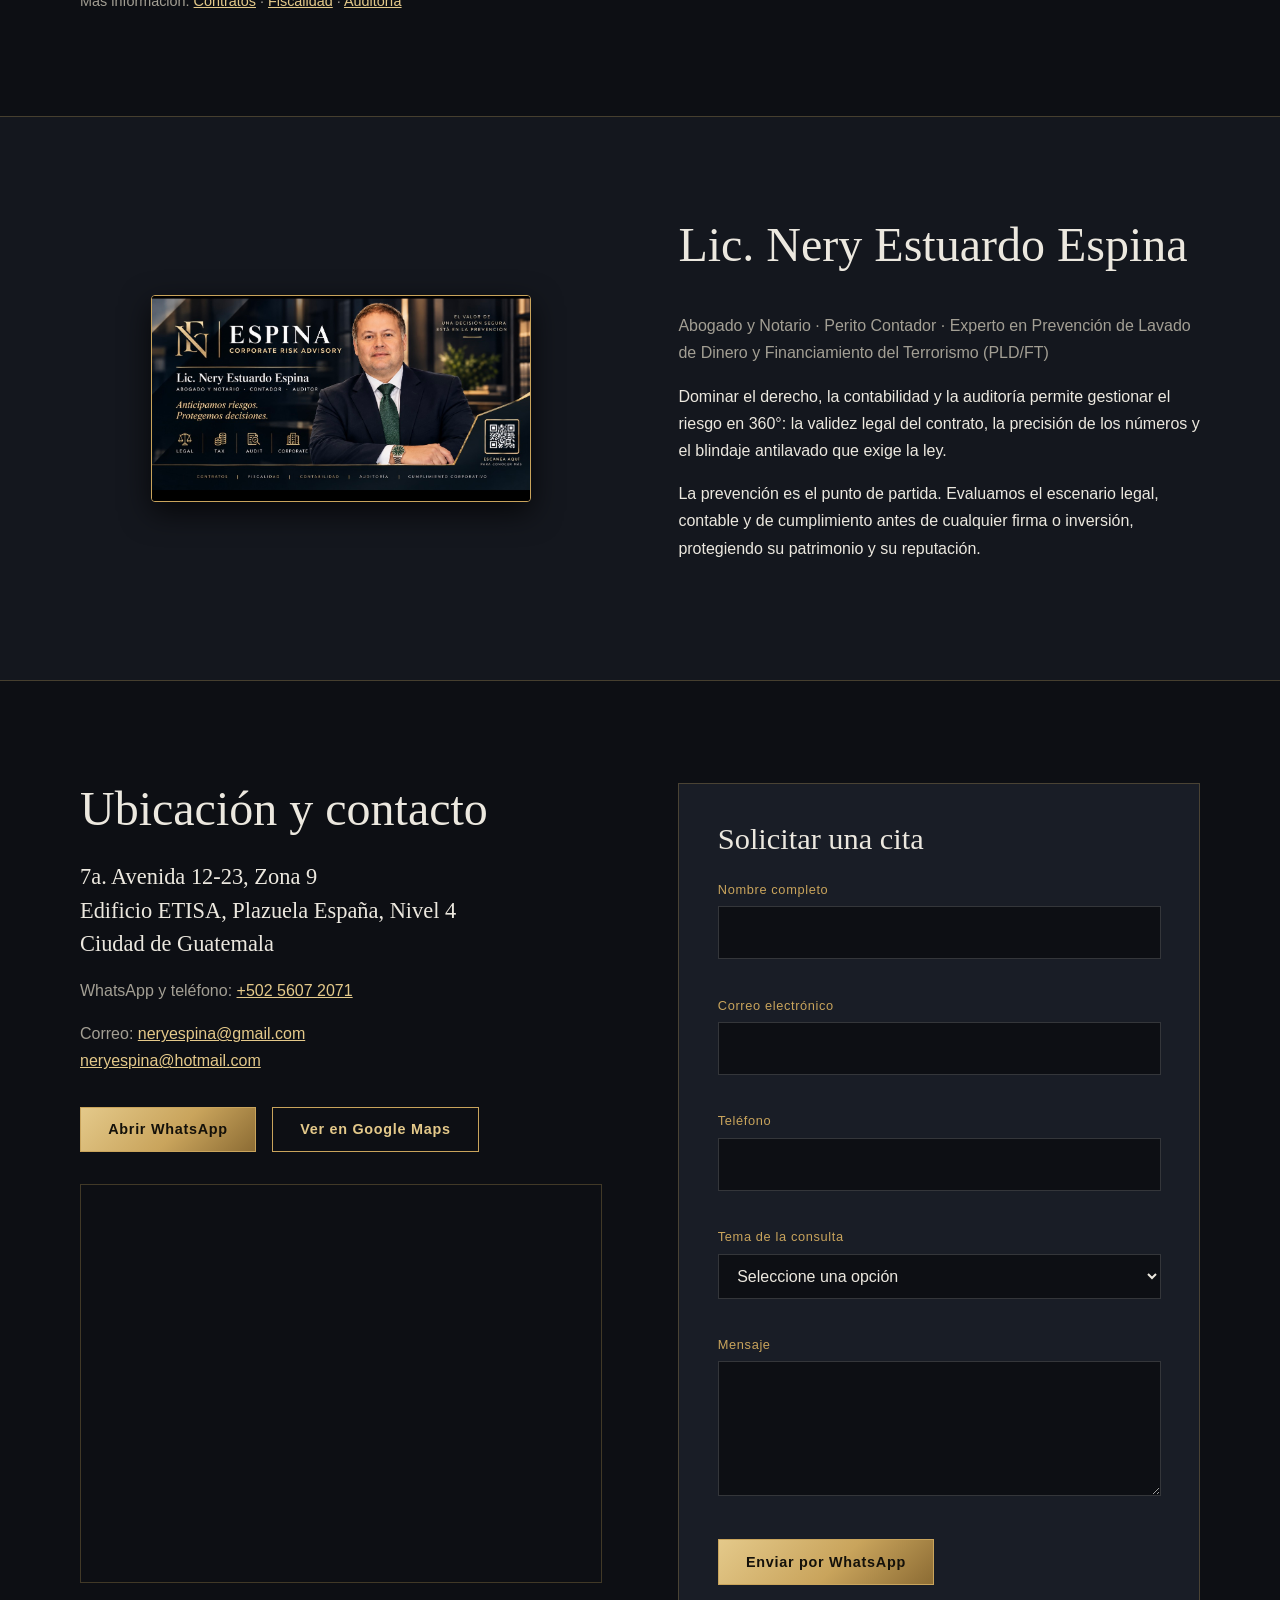
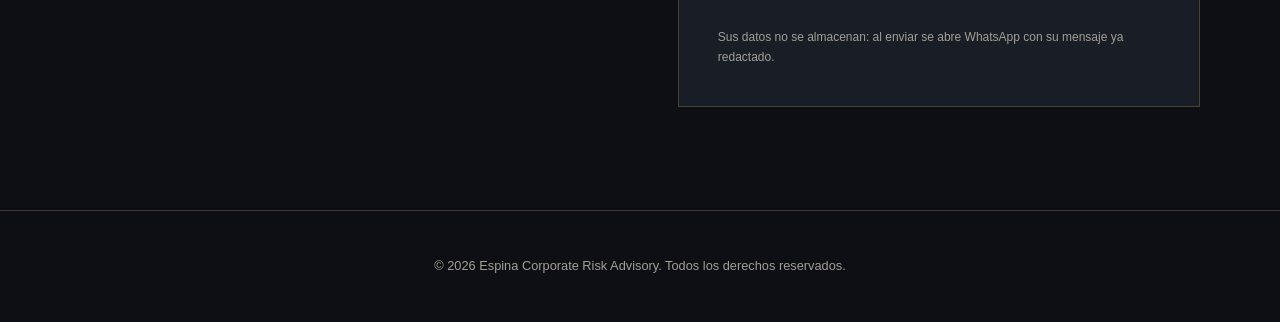
==== commit 88a8258d: "monograma" ====
--- a/index.html
+++ b/index.html
@@ -22,11 +22,11 @@
 <body>
   <a class="saltar" href="#servicios">Ir al contenido</a>
 
-  <header class="barra" id="barra">
-    <!-- Monograma y Logo actualizado con estilo dorado oficial -->
+<header class="barra" id="barra">
+    <!-- Monograma y Logo actualizado con la imagen oficial -->
     <a class="marca" href="#inicio" aria-label="Espina Corporate Risk Advisory, inicio">
-      <div class="logo-box" style="border: 2px solid #c5a059; padding: 4px 10px; display: inline-flex; align-items: center; justify-content: center; margin-right: 12px; background: rgba(0,0,0,0.2);">
-        <span class="monograma" style="color: #c5a059; font-family: 'Cormorant Garamond', serif; font-size: 1.5rem; font-weight: 600; letter-spacing: -2px;" aria-hidden="true">NE</span>
+      <div class="logo-box" style="border: 2px solid #c5a059; padding: 4px 8px; display: inline-flex; align-items: center; justify-content: center; margin-right: 12px; background: rgba(0,0,0,0.2);">
+        <img src="img/logo-ne.png" alt="Monograma NE" style="height: 32px; width: auto; display: block;">
       </div>
       <span class="marca-texto">
         <strong style="color: #ffffff; letter-spacing: 3px; font-size: 1.2rem;">ESPINA</strong>
@@ -89,7 +89,6 @@
   <div>
       <h2>Lic. Nery Estuardo Espina</h2><br>
       <p class="sub">Abogado y Notario · Perito Contador · Experto en Prevención de Lavado de Dinero y Financiamiento del Terrorismo (PLD/FT)</p>
-
         <p>Dominar el derecho, la contabilidad y la auditoría permite gestionar el riesgo en 360°: la validez legal del contrato, la precisión de los números y el blindaje antilavado que exige la ley.</p>
         <p>La prevención es el punto de partida. Evaluamos el escenario legal, contable y de cumplimiento antes de cualquier firma o inversión, protegiendo su patrimonio y su reputación.</p>
       </div>
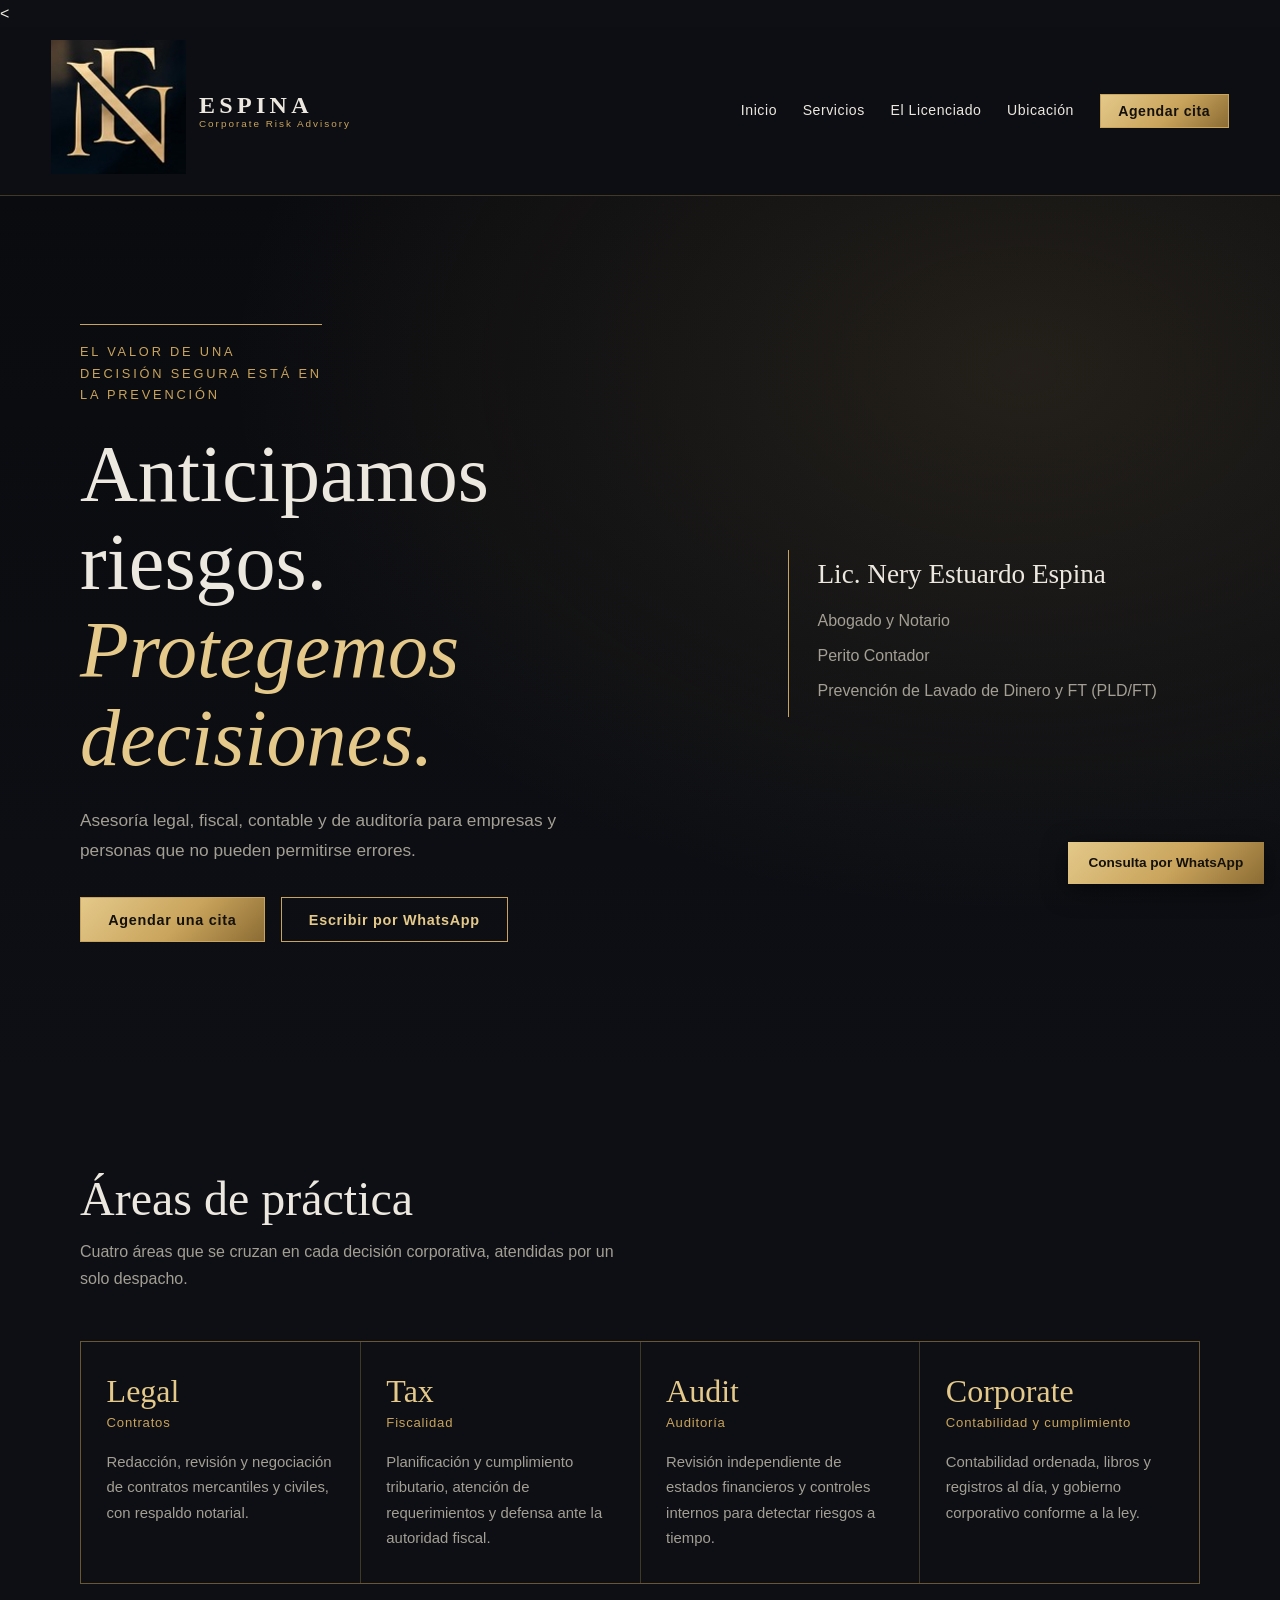
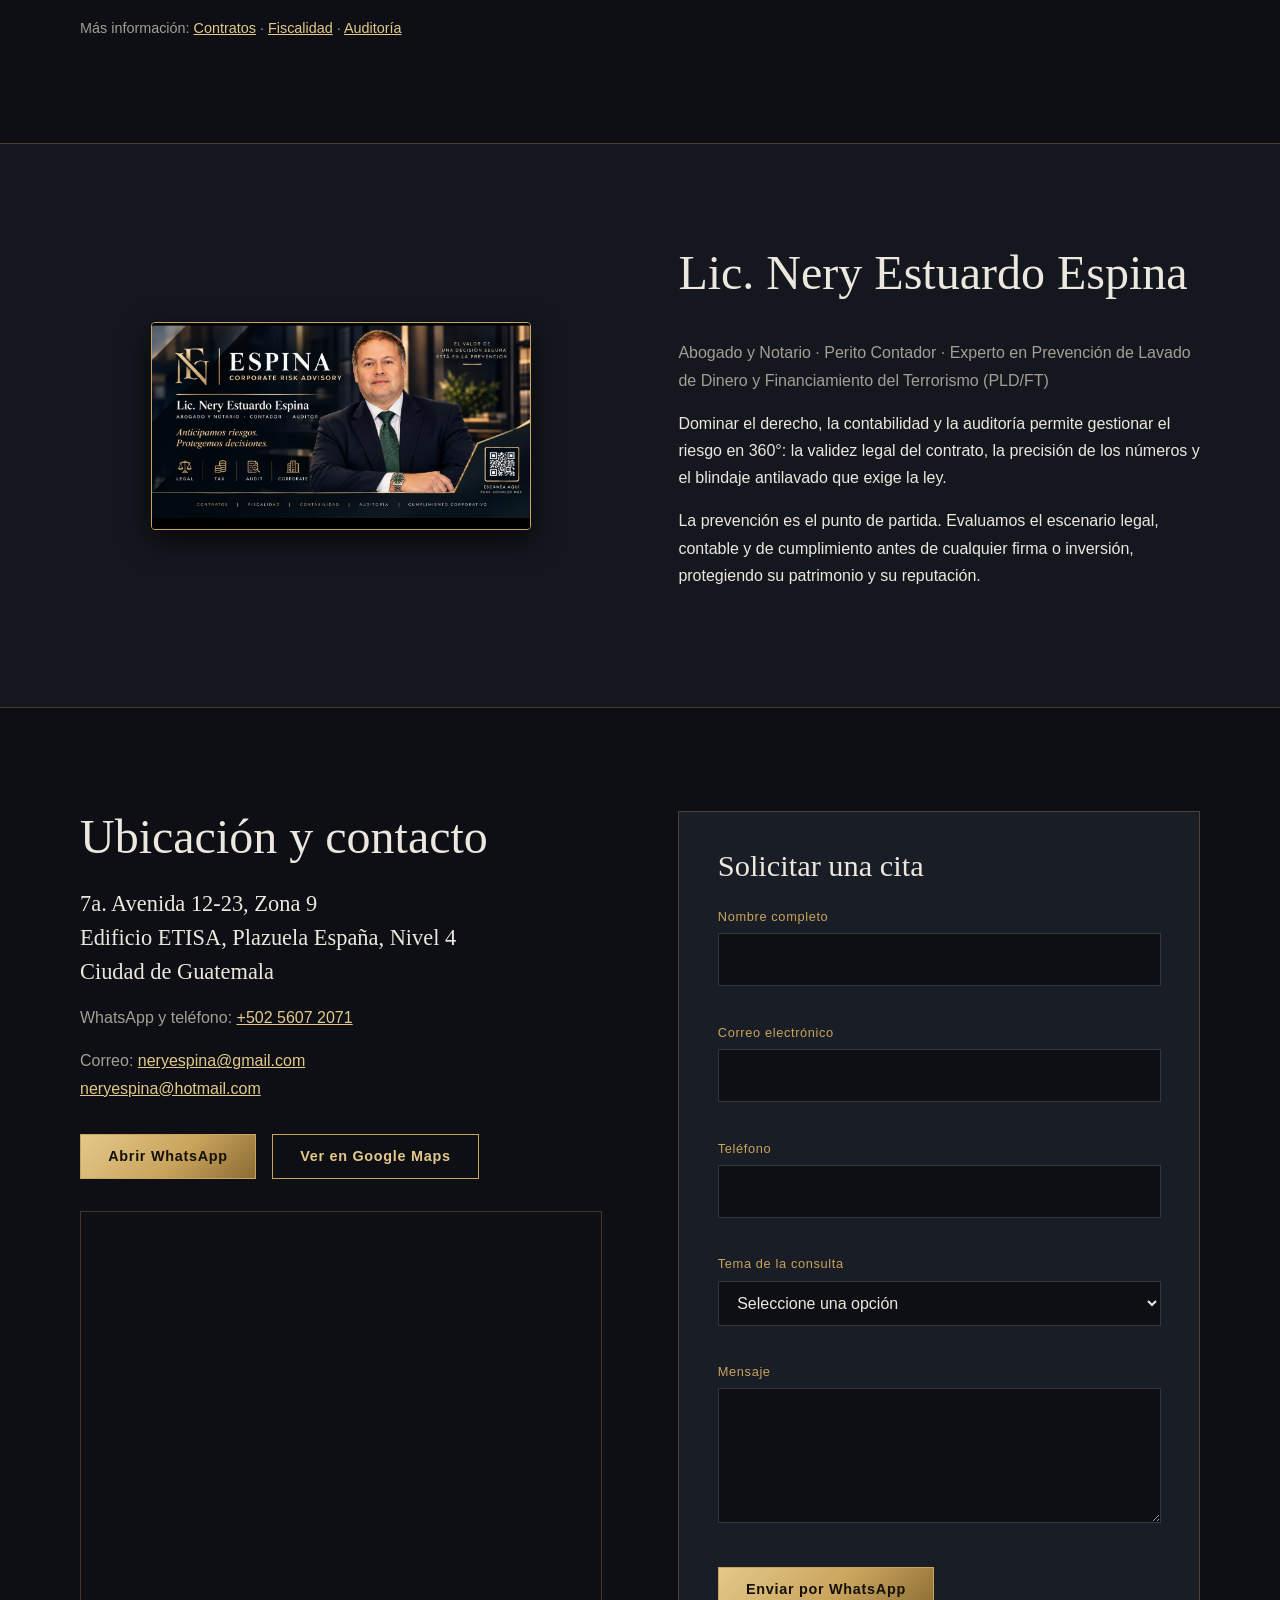
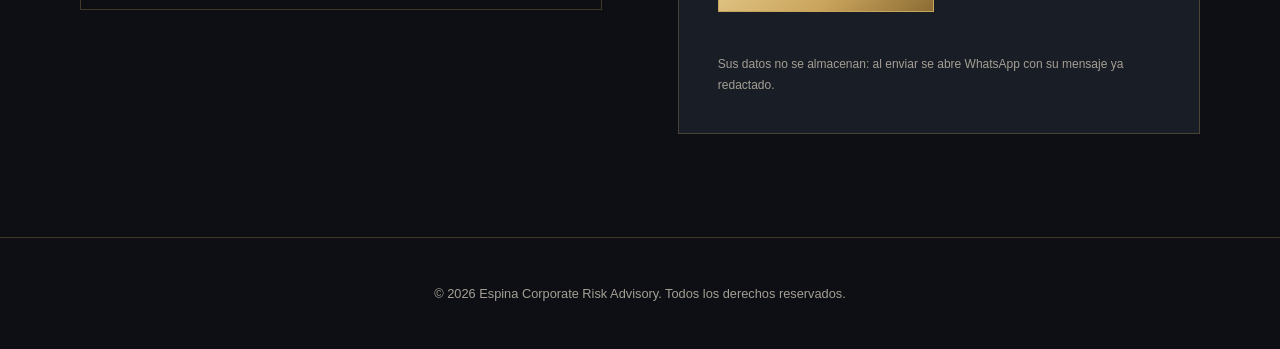
==== commit 3694937b: "tamaño de letras" ====
--- a/index.html
+++ b/index.html
@@ -22,15 +22,15 @@
 <body>
   <a class="saltar" href="#servicios">Ir al contenido</a>
 
-<header class="barra" id="barra">
-    <!-- Monograma y Logo actualizado con la imagen oficial -->
+<<header class="barra" id="barra">
+    <!-- Monograma y Logo con texto e isotipo proporcionados -->
     <a class="marca" href="#inicio" aria-label="Espina Corporate Risk Advisory, inicio">
-      <div class="logo-box" style="border: 2px solid #c5a059; padding: 4px 8px; display: inline-flex; align-items: center; justify-content: center; margin-right: 12px; background: rgba(0,0,0,0.2);">
-        <img src="img/logo-ne.png" alt="Monograma NE" style="height: 32px; width: auto; display: block;">
+      <div class="logo-box" style="border: 2px solid #c5a059; padding: 4px 10px; display: inline-flex; align-items: center; justify-content: center; margin-right: 14px; background: rgba(0,0,0,0.2);">
+        <img src="img/logo-ne.png" alt="Monograma NE" style="height: 52px; width: auto; display: block;">
       </div>
       <span class="marca-texto">
-        <strong style="color: #ffffff; letter-spacing: 3px; font-size: 1.2rem;">ESPINA</strong>
-        <small style="display: block; color: #c5a059; font-size: 0.65rem; letter-spacing: 1.5px; text-transform: uppercase;">Corporate Risk Advisory</small>
+        <strong style="color: #ffffff; letter-spacing: 3.5px; font-size: 1.5rem; line-height: 1.1;">ESPINA</strong>
+        <small style="display: block; color: #c5a059; font-size: 0.78rem; letter-spacing: 2px; text-transform: uppercase; margin-top: 2px;">Corporate Risk Advisory</small>
       </span>
     </a>
     <button class="menu-btn" id="menuBtn" aria-expanded="false" aria-controls="menu" aria-label="Abrir menú"><span></span><span></span><span></span></button>
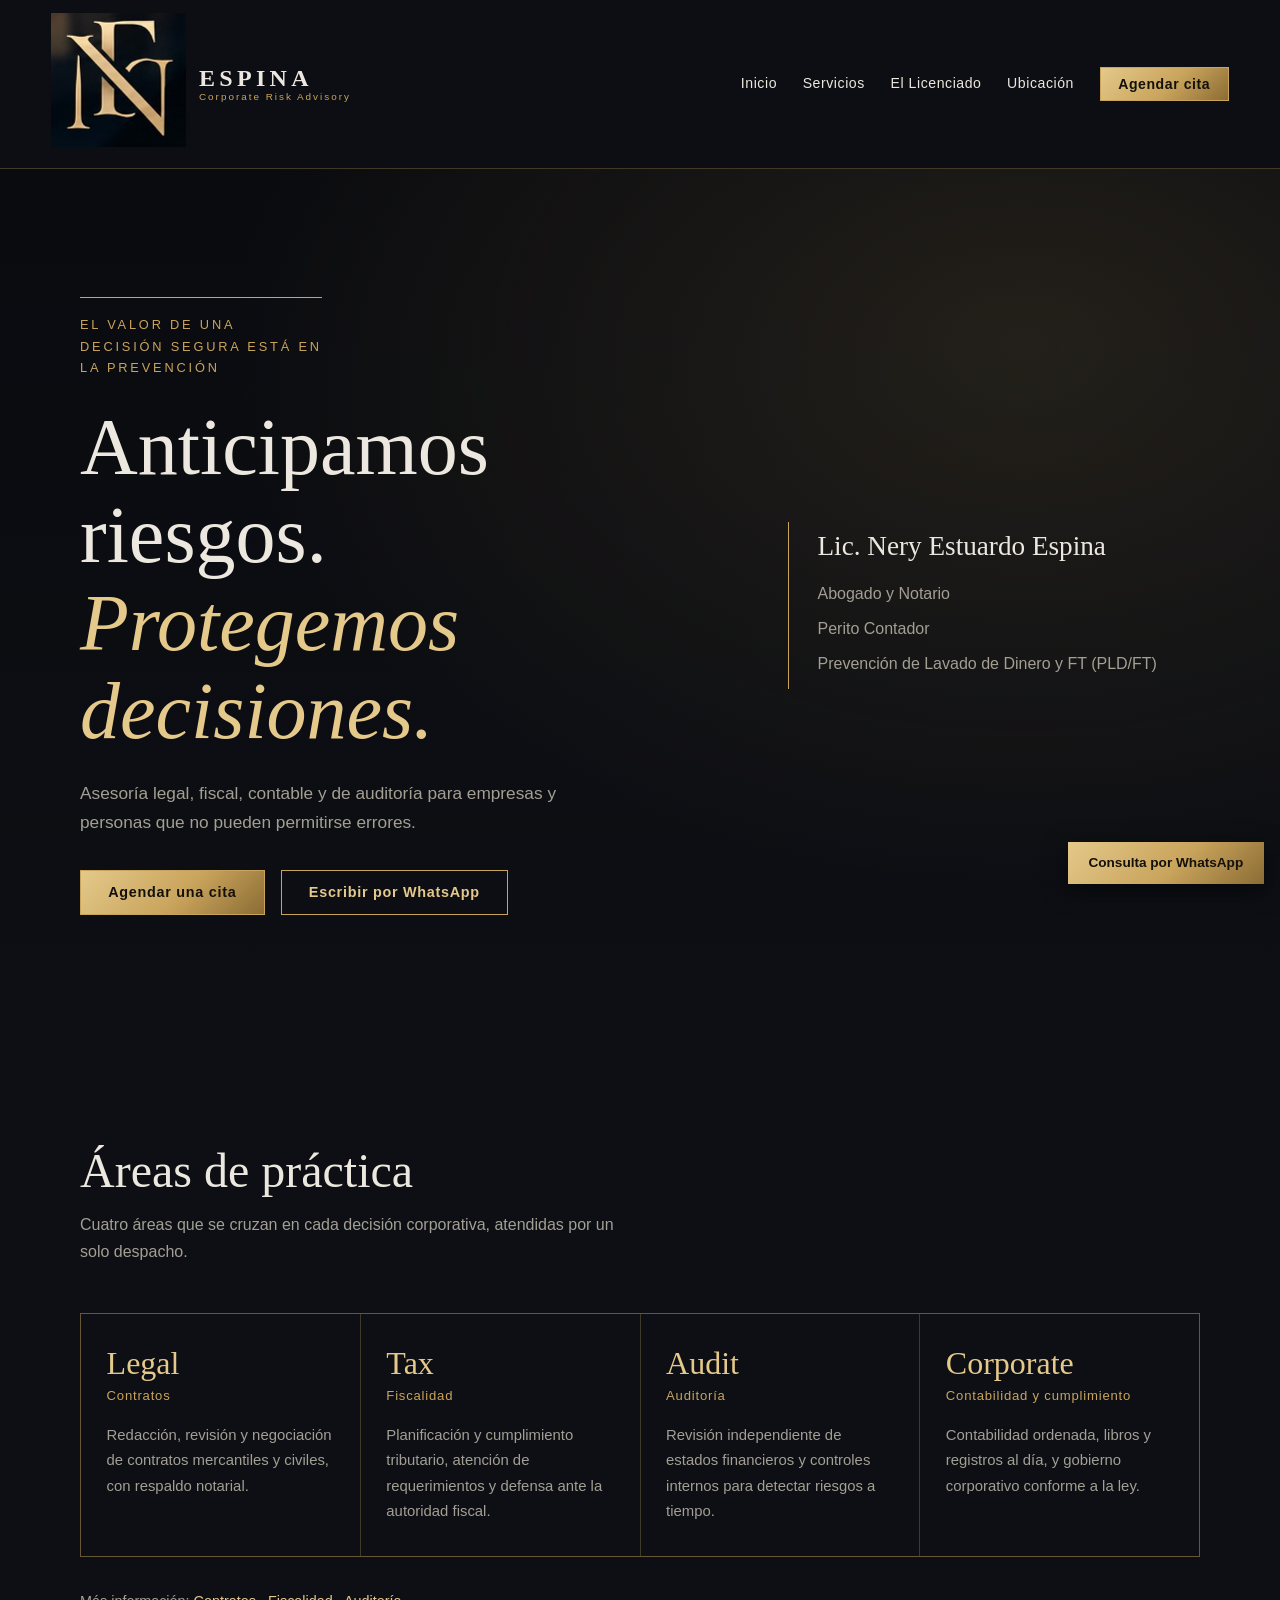
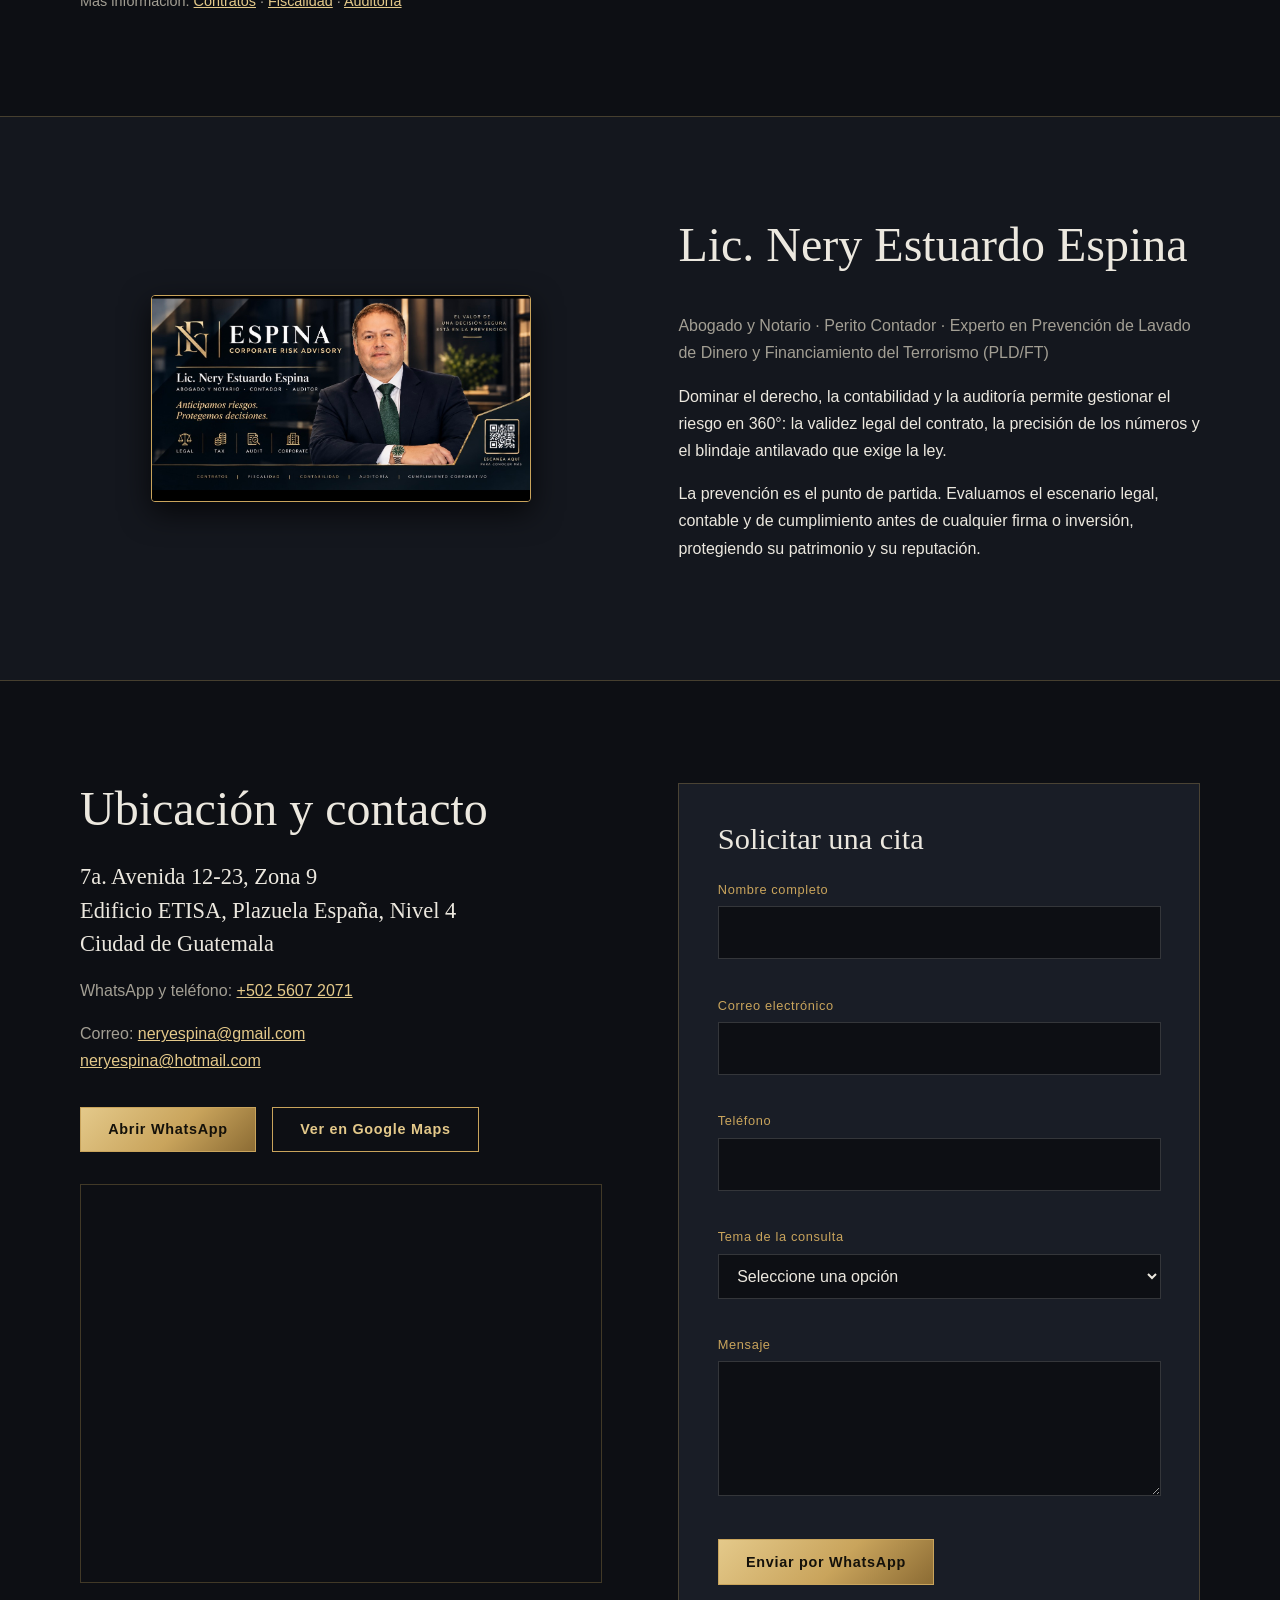
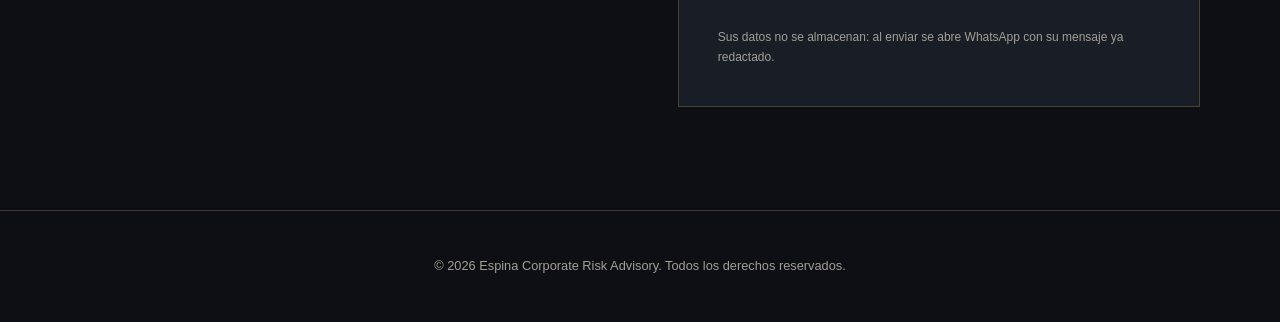
==== commit b24e9e58: "mapa" ====
--- a/index.html
+++ b/index.html
@@ -22,15 +22,15 @@
 <body>
   <a class="saltar" href="#servicios">Ir al contenido</a>
 
-<<header class="barra" id="barra">
-    <!-- Monograma y Logo con texto e isotipo proporcionados -->
+<header class="barra" id="barra">
+    <!-- Monograma y Logo con la palabra ESPINA más grande -->
     <a class="marca" href="#inicio" aria-label="Espina Corporate Risk Advisory, inicio">
       <div class="logo-box" style="border: 2px solid #c5a059; padding: 4px 10px; display: inline-flex; align-items: center; justify-content: center; margin-right: 14px; background: rgba(0,0,0,0.2);">
-        <img src="img/logo-ne.png" alt="Monograma NE" style="height: 52px; width: auto; display: block;">
+        <img src="img/logo-ne.png" alt="Monograma NE" style="height: 58px; width: auto; display: block;">
       </div>
       <span class="marca-texto">
-        <strong style="color: #ffffff; letter-spacing: 3.5px; font-size: 1.5rem; line-height: 1.1;">ESPINA</strong>
-        <small style="display: block; color: #c5a059; font-size: 0.78rem; letter-spacing: 2px; text-transform: uppercase; margin-top: 2px;">Corporate Risk Advisory</small>
+        <strong style="color: #ffffff; letter-spacing: 4px; font-size: 1.85rem; line-height: 1.1;">ESPINA</strong>
+        <small style="display: block; color: #c5a059; font-size: 0.72rem; letter-spacing: 2px; text-transform: uppercase; margin-top: 3px;">Corporate Risk Advisory</small>
       </span>
     </a>
     <button class="menu-btn" id="menuBtn" aria-expanded="false" aria-controls="menu" aria-label="Abrir menú"><span></span><span></span><span></span></button>
@@ -115,7 +115,7 @@
             <a class="btn btn-linea" href="https://www.google.com/maps/search/?api=1&amp;query=7a+Avenida+12-23+Zona+9+Edificio+ETISA+Ciudad+de+Guatemala" target="_blank" rel="noopener noreferrer">Ver en Google Maps</a>
           </div>
           <div class="mapa">
-            <iframe title="Ubicación de Espina Corporate Risk Advisory, Zona 9, Ciudad de Guatemala" src="https://www.google.com/maps?q=Espina+Corporate+Risk+Advisory,+7a+Avenida+12-23,+Zona+9,+Ciudad+de+Guatemala&amp;output=embed" loading="lazy" referrerpolicy="no-referrer-when-downgrade"></iframe>
+            <iframe title="Ubicación de Espina Corporate Risk Advisory, Zona 9, Ciudad de Guatemala" src="https://www.google.com/maps?q=7a+Avenida+12-23+Zona+9+Ciudad+de+Guatemala&amp;output=embed" loading="lazy" referrerpolicy="no-referrer-when-downgrade"></iframe>
           </div>
         </div>
 
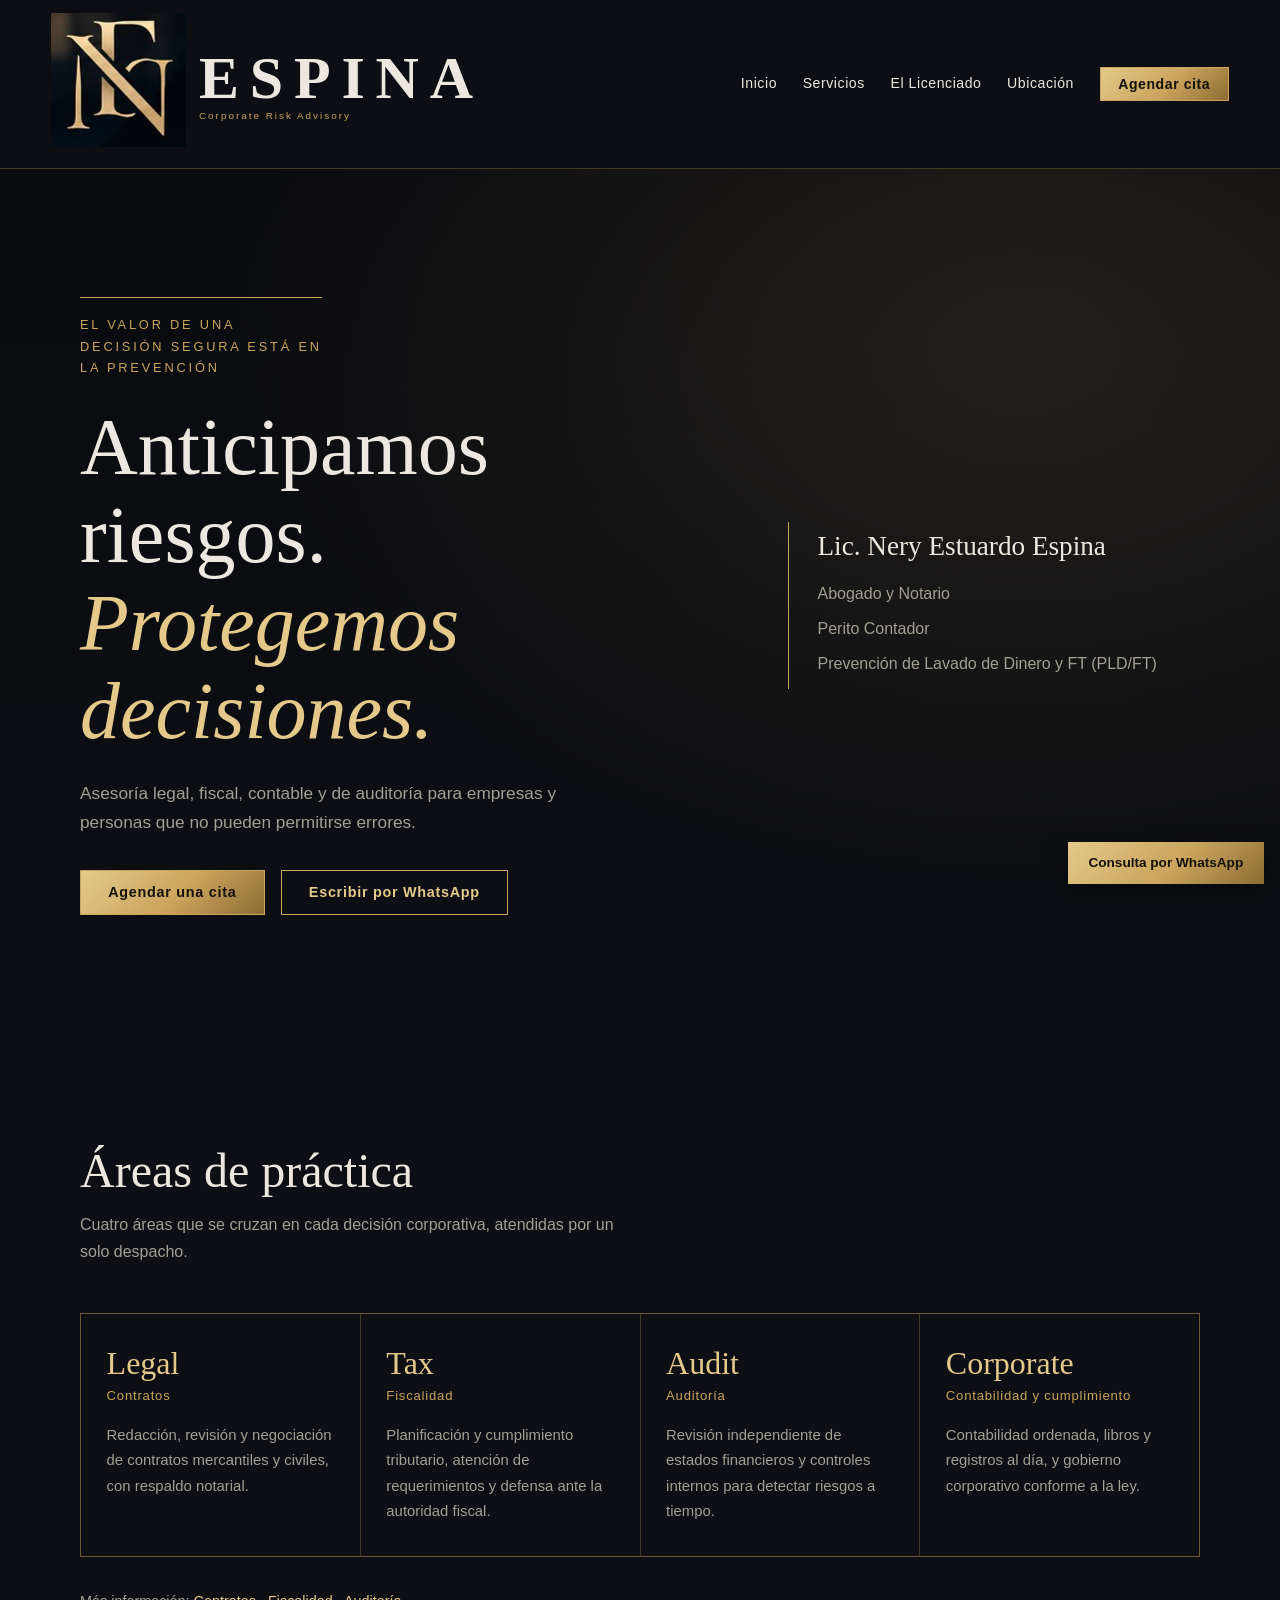
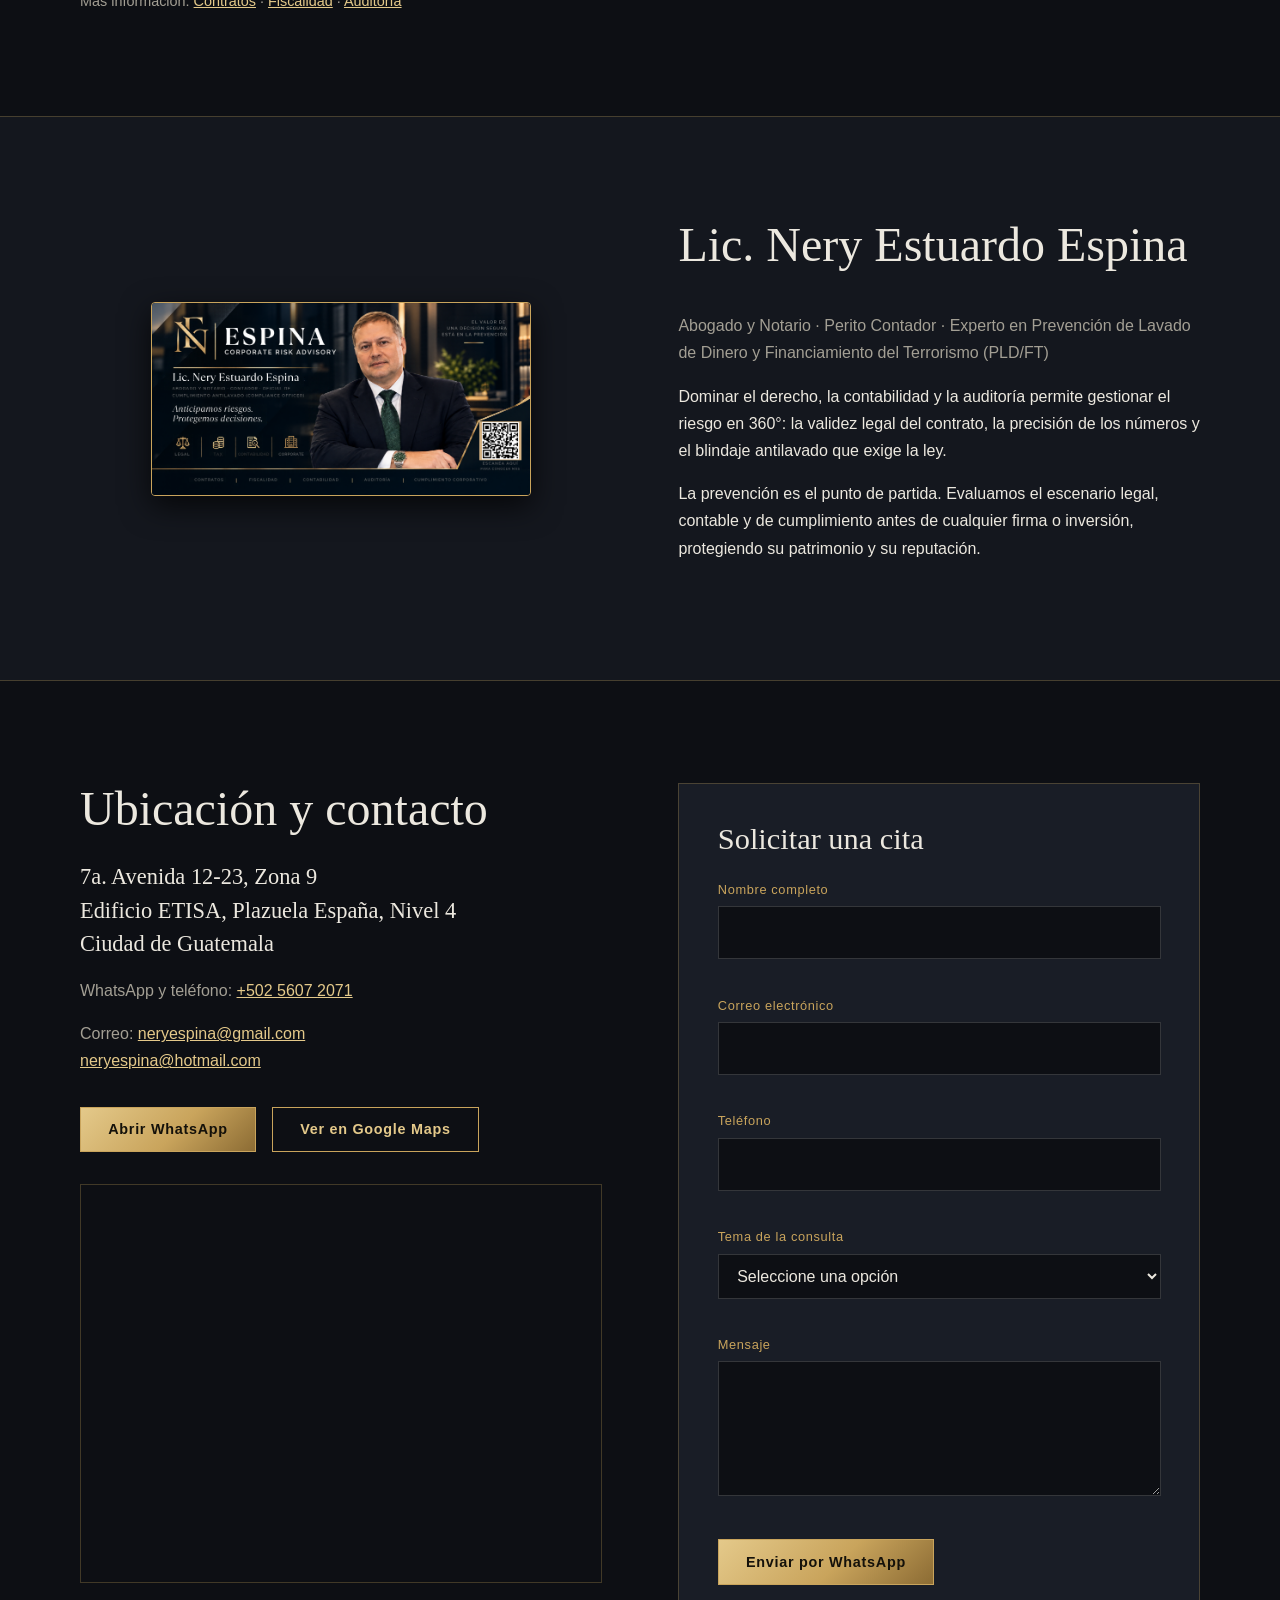
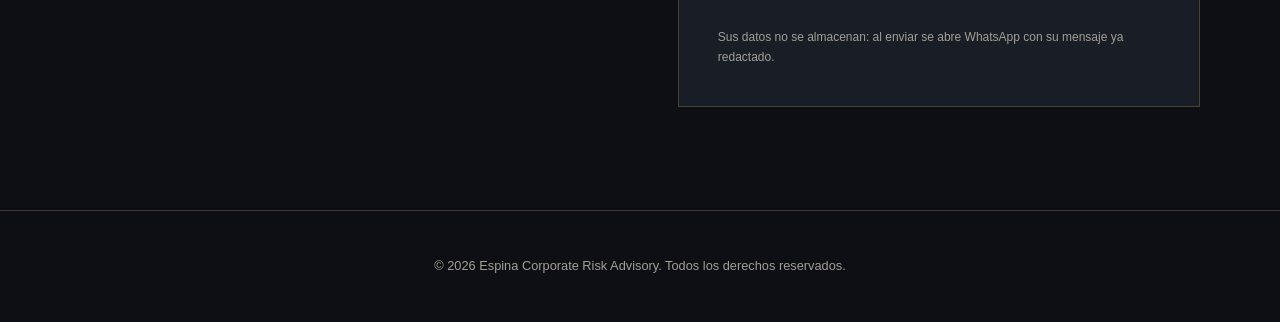
==== commit 1d2e30d7: "fotografia unica" ====
--- a/index.html
+++ b/index.html
@@ -84,7 +84,7 @@
     <section class="seccion oscura" id="licenciado">
   <div class="contenedor dos-col">
     <div class="foto-licenciado">
-      <img src="img/lic-nery.jpg" alt="Lic. Nery Estuardo Espina - Abogado, Notario, y Perito Contador ">
+      <img src="img/lic-nery.PNG" alt="Lic. Nery Estuardo Espina - Abogado, Notario, y Perito Contador ">
     </div>
   <div>
       <h2>Lic. Nery Estuardo Espina</h2><br>
--- a/css/estilos.css
+++ b/css/estilos.css
@@ -116,4 +116,8 @@
   box-shadow: 0 10px 30px rgba(0, 0, 0, 0.7);
   display: block;
   margin-inline: auto;
-}+}
+/* Esto solo afecta a la palabra ESPINA en el encabezado */
+.marca-texto strong {
+    font-size: 60px; 
+}
